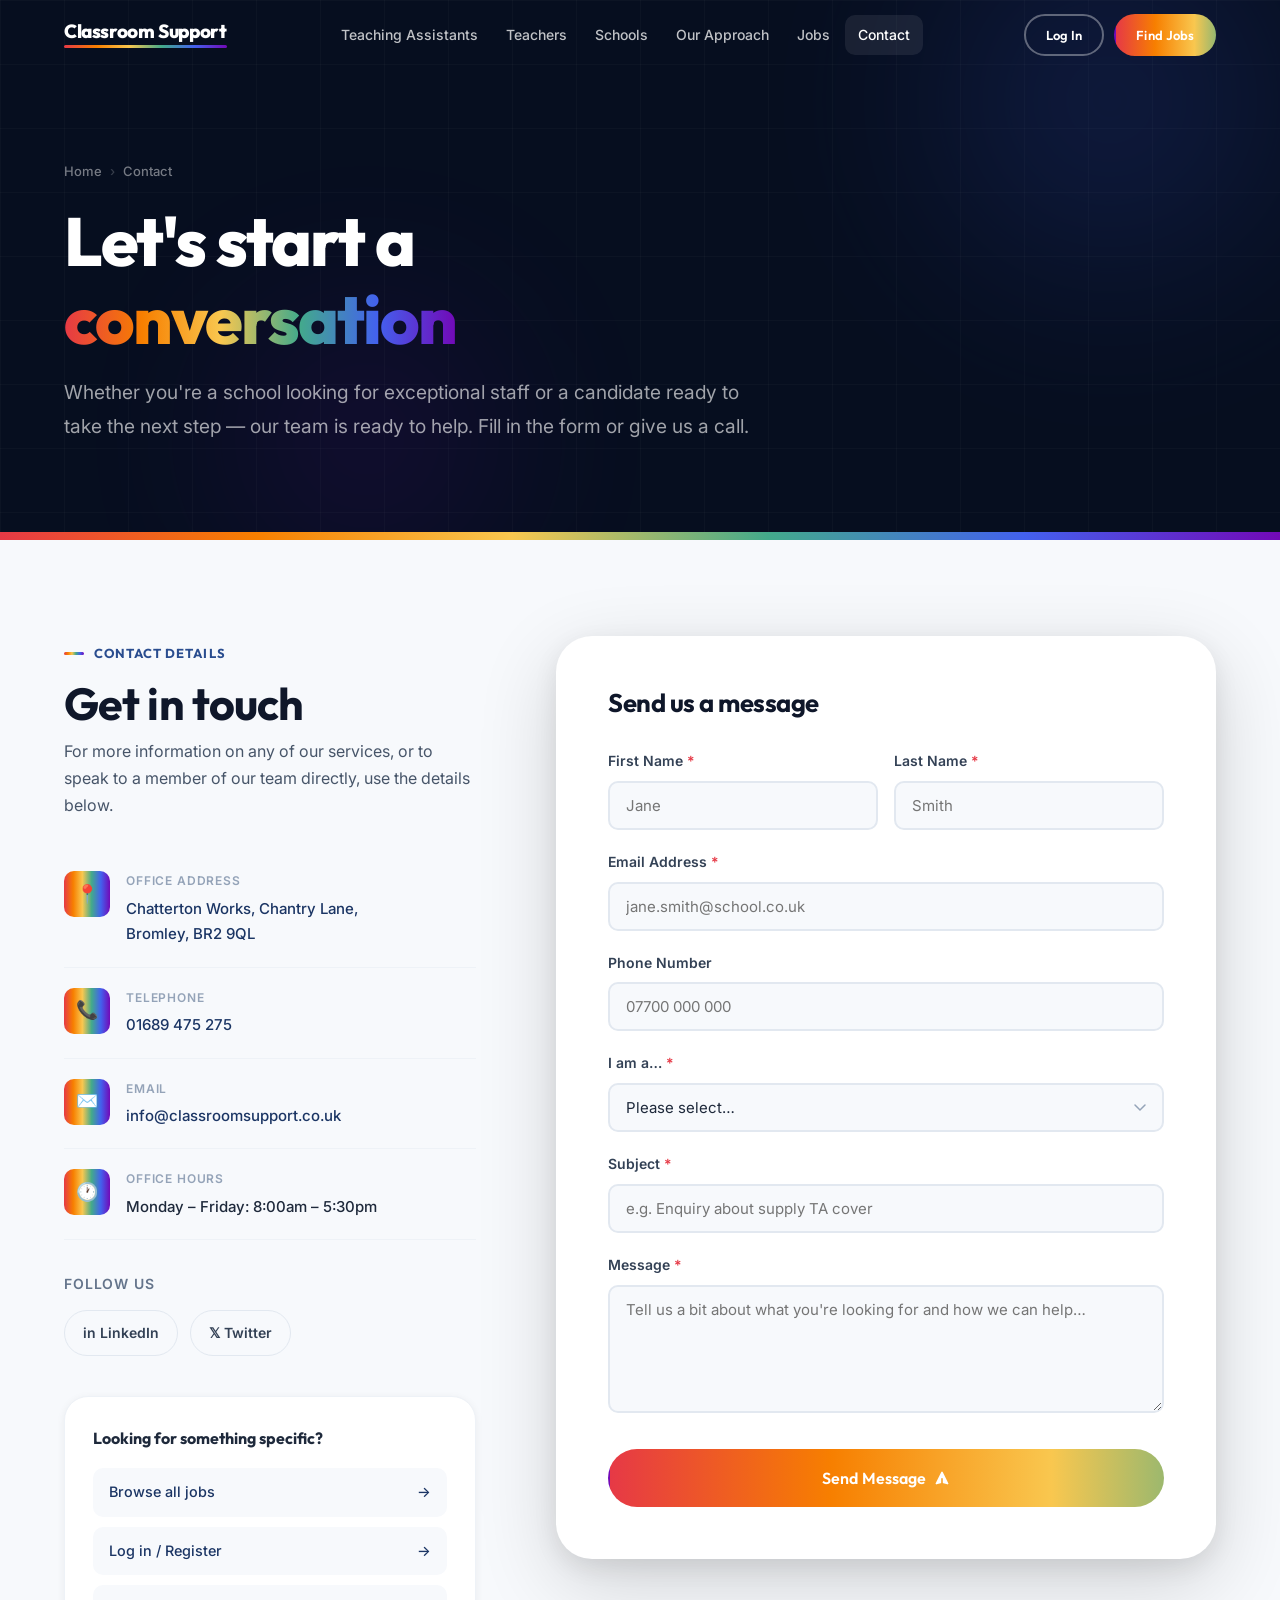
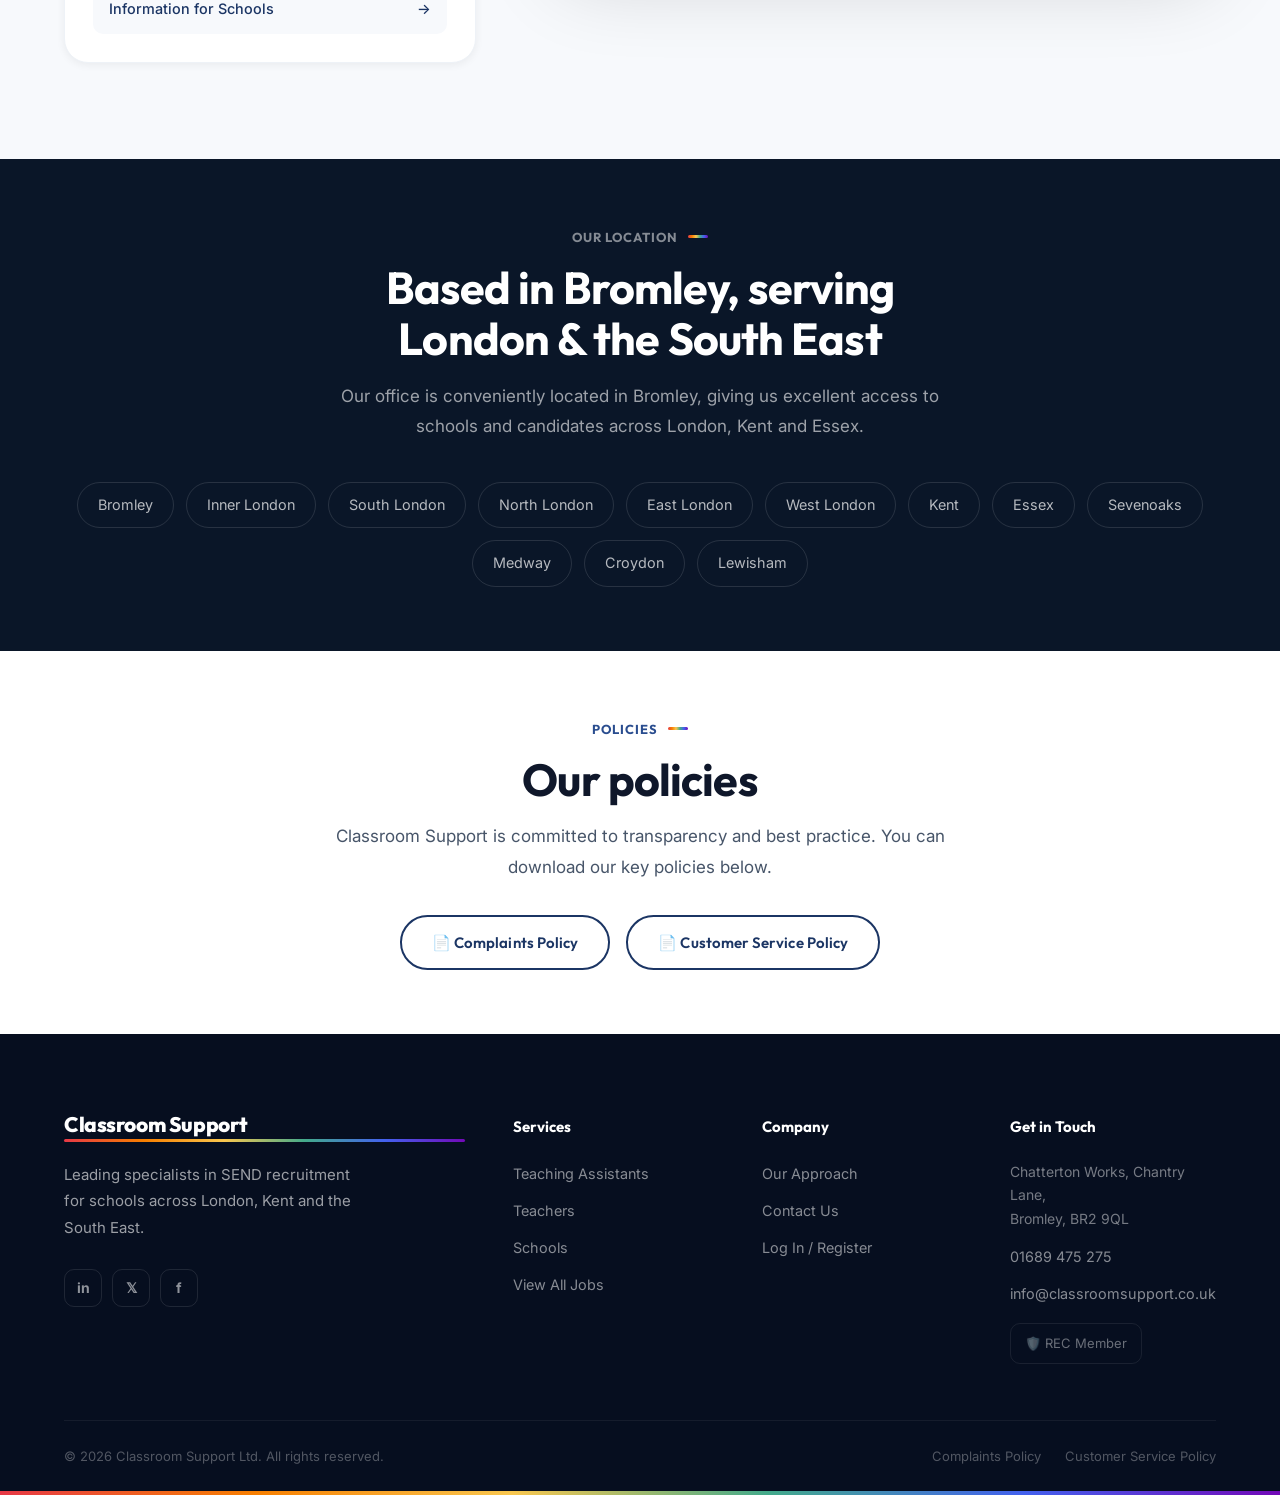
==== contact.html @ 66b471b6 "Initial" ====
<!DOCTYPE html>
<html lang="en">
<head>
  <meta charset="UTF-8">
  <meta name="viewport" content="width=device-width, initial-scale=1.0">
  <title>Contact Us — Classroom Support</title>
  <meta name="description" content="Get in touch with the Classroom Support team. We're based in Bromley and work with schools and candidates across London, Kent and the South East.">
  <link rel="preconnect" href="https://fonts.googleapis.com">
  <link rel="preconnect" href="https://fonts.gstatic.com" crossorigin>
  <link href="https://fonts.googleapis.com/css2?family=Outfit:wght@300;400;500;600;700;800&family=Inter:ital,wght@0,400;0,500;0,600;1,400&display=swap" rel="stylesheet">
  <link rel="stylesheet" href="css/styles.css">
</head>
<body>

  <!-- NAVIGATION -->
  <nav class="nav">
    <div class="nav__inner">
      <a href="index.html" class="nav__logo">
        <span class="nav__logo-text">Classroom Support</span>
        <span class="nav__logo-bar"></span>
      </a>
      <div class="nav__links">
        <a href="teaching-assistants.html">Teaching Assistants</a>
        <a href="teachers.html">Teachers</a>
        <a href="schools.html">Schools</a>
        <a href="our-approach.html">Our Approach</a>
        <a href="https://classroomsupport.vincere.io/careers/" target="_blank" rel="noopener">Jobs</a>
        <a href="contact.html">Contact</a>
      </div>
      <div class="nav__actions">
        <a href="https://classroomsupport.vincere.io/careers/candidate/login" class="btn btn--outline" target="_blank" rel="noopener">Log In</a>
        <a href="https://classroomsupport.vincere.io/careers/" class="btn btn--primary" target="_blank" rel="noopener">Find Jobs</a>
      </div>
      <button class="nav__hamburger" aria-label="Toggle menu">
        <span></span><span></span><span></span>
      </button>
    </div>
    <div class="nav__rainbow-line"></div>
  </nav>
  <div class="nav__mobile">
    <a href="teaching-assistants.html">Teaching Assistants</a>
    <a href="teachers.html">Teachers</a>
    <a href="schools.html">Schools</a>
    <a href="our-approach.html">Our Approach</a>
    <a href="https://classroomsupport.vincere.io/careers/" target="_blank" rel="noopener">View Jobs</a>
    <a href="contact.html">Contact Us</a>
    <a href="https://classroomsupport.vincere.io/careers/" class="btn btn--primary" target="_blank" rel="noopener">Browse All Jobs →</a>
  </div>

  <!-- PAGE HERO -->
  <section class="page-hero">
    <div class="page-hero__grid"></div>
    <div class="page-hero__orb page-hero__orb--1"></div>
    <div class="page-hero__orb page-hero__orb--2"></div>
    <div class="container">
      <div class="page-hero__content">
        <nav class="breadcrumb" aria-label="Breadcrumb">
          <a href="index.html">Home</a>
          <span class="breadcrumb-sep">›</span>
          <span>Contact</span>
        </nav>
        <h1>Let's start a<br><span class="rainbow-text">conversation</span></h1>
        <p class="lead" style="margin-top: 16px;">Whether you're a school looking for exceptional staff or a candidate ready to take the next step — our team is ready to help. Fill in the form or give us a call.</p>
      </div>
    </div>
  </section>
  <div class="rainbow-bar rainbow-bar--thick"></div>

  <!-- CONTACT SECTION -->
  <section class="section" style="background: var(--gray-50);">
    <div class="container">
      <div class="contact-grid reveal">

        <!-- Contact Info -->
        <div>
          <span class="section-label">Contact Details</span>
          <h2 style="margin-bottom: 8px;">Get in touch</h2>
          <p style="color: var(--gray-600); margin-bottom: 32px;">For more information on any of our services, or to speak to a member of our team directly, use the details below.</p>

          <div class="contact-info__item">
            <div class="contact-info__icon">📍</div>
            <div>
              <div class="contact-info__label">Office Address</div>
              <div class="contact-info__value">
                <a href="https://maps.google.com/?q=Chatterton+Works,+Chantry+Lane,+Bromley,+BR2+9QL" target="_blank" rel="noopener">
                  Chatterton Works, Chantry Lane,<br>Bromley, BR2 9QL
                </a>
              </div>
            </div>
          </div>

          <div class="contact-info__item">
            <div class="contact-info__icon">📞</div>
            <div>
              <div class="contact-info__label">Telephone</div>
              <div class="contact-info__value">
                <a href="tel:+4401689475275">01689 475 275</a>
              </div>
            </div>
          </div>

          <div class="contact-info__item">
            <div class="contact-info__icon">✉️</div>
            <div>
              <div class="contact-info__label">Email</div>
              <div class="contact-info__value">
                <a href="mailto:info@classroomsupport.co.uk">info@classroomsupport.co.uk</a>
              </div>
            </div>
          </div>

          <div class="contact-info__item">
            <div class="contact-info__icon">🕐</div>
            <div>
              <div class="contact-info__label">Office Hours</div>
              <div class="contact-info__value">Monday – Friday: 8:00am – 5:30pm</div>
            </div>
          </div>

          <!-- Social Links -->
          <div style="margin-top: 32px;">
            <p style="font-size: 0.875rem; font-weight: 600; color: var(--gray-500); text-transform: uppercase; letter-spacing: 0.06em; margin-bottom: 14px;">Follow Us</p>
            <div style="display: flex; gap: 12px;">
              <a href="https://www.linkedin.com/company/classroom-support/" target="_blank" rel="noopener" style="display:flex; align-items:center; gap:8px; padding: 10px 18px; border: 1.5px solid var(--gray-200); border-radius: var(--r-full); font-size: 0.875rem; font-weight: 600; color: var(--gray-700); transition: all var(--t) var(--ease);" onmouseover="this.style.borderColor='#0A66C2'; this.style.color='#0A66C2';" onmouseout="this.style.borderColor='var(--gray-200)'; this.style.color='var(--gray-700)';">
                in LinkedIn
              </a>
              <a href="https://twitter.com/ClassroomSuppo1" target="_blank" rel="noopener" style="display:flex; align-items:center; gap:8px; padding: 10px 18px; border: 1.5px solid var(--gray-200); border-radius: var(--r-full); font-size: 0.875rem; font-weight: 600; color: var(--gray-700); transition: all var(--t) var(--ease);" onmouseover="this.style.borderColor='#000'; this.style.color='#000';" onmouseout="this.style.borderColor='var(--gray-200)'; this.style.color='var(--gray-700)';">
                𝕏 Twitter
              </a>
            </div>
          </div>

          <!-- Quick Links -->
          <div style="margin-top: 40px; padding: 28px; background: white; border-radius: var(--r-lg); border: 1px solid var(--gray-100); box-shadow: var(--sh-sm);">
            <p style="font-weight: 700; font-family: var(--font-display); margin-bottom: 16px; font-size: 1rem;">Looking for something specific?</p>
            <div style="display: flex; flex-direction: column; gap: 10px;">
              <a href="https://classroomsupport.vincere.io/careers/" target="_blank" rel="noopener" style="display:flex; align-items:center; justify-content:space-between; padding: 12px 16px; background: var(--gray-50); border-radius: var(--r-sm); font-size: 0.9rem; font-weight: 500; color: var(--navy-600); transition: background var(--t);" onmouseover="this.style.background='var(--gray-100)';" onmouseout="this.style.background='var(--gray-50)';">
                Browse all jobs <span>→</span>
              </a>
              <a href="https://classroomsupport.vincere.io/careers/candidate/login" target="_blank" rel="noopener" style="display:flex; align-items:center; justify-content:space-between; padding: 12px 16px; background: var(--gray-50); border-radius: var(--r-sm); font-size: 0.9rem; font-weight: 500; color: var(--navy-600); transition: background var(--t);" onmouseover="this.style.background='var(--gray-100)';" onmouseout="this.style.background='var(--gray-50)';">
                Log in / Register <span>→</span>
              </a>
              <a href="schools.html" style="display:flex; align-items:center; justify-content:space-between; padding: 12px 16px; background: var(--gray-50); border-radius: var(--r-sm); font-size: 0.9rem; font-weight: 500; color: var(--navy-600); transition: background var(--t);" onmouseover="this.style.background='var(--gray-100)';" onmouseout="this.style.background='var(--gray-50)';">
                Information for Schools <span>→</span>
              </a>
            </div>
          </div>
        </div>

        <!-- Contact Form -->
        <div>
          <div class="form-wrapper">
            <h3>Send us a message</h3>
            <form id="contact-form" novalidate>
              <div class="form-row">
                <div class="form-group">
                  <label for="first-name">First Name <span style="color: var(--r1);">*</span></label>
                  <input type="text" id="first-name" name="first-name" placeholder="Jane" required autocomplete="given-name">
                </div>
                <div class="form-group">
                  <label for="last-name">Last Name <span style="color: var(--r1);">*</span></label>
                  <input type="text" id="last-name" name="last-name" placeholder="Smith" required autocomplete="family-name">
                </div>
              </div>
              <div class="form-group">
                <label for="email">Email Address <span style="color: var(--r1);">*</span></label>
                <input type="email" id="email" name="email" placeholder="jane.smith@school.co.uk" required autocomplete="email">
              </div>
              <div class="form-group">
                <label for="phone">Phone Number</label>
                <input type="tel" id="phone" name="phone" placeholder="07700 000 000" autocomplete="tel">
              </div>
              <div class="form-group">
                <label for="enquiry-type">I am a… <span style="color: var(--r1);">*</span></label>
                <select id="enquiry-type" name="enquiry-type" required>
                  <option value="" disabled selected>Please select…</option>
                  <option value="school">School / Employer</option>
                  <option value="teaching-assistant">Teaching Assistant</option>
                  <option value="teacher">Teacher</option>
                  <option value="other">Other / General Enquiry</option>
                </select>
              </div>
              <div class="form-group">
                <label for="subject">Subject <span style="color: var(--r1);">*</span></label>
                <input type="text" id="subject" name="subject" placeholder="e.g. Enquiry about supply TA cover" required>
              </div>
              <div class="form-group">
                <label for="message">Message <span style="color: var(--r1);">*</span></label>
                <textarea id="message" name="message" placeholder="Tell us a bit about what you're looking for and how we can help…" required></textarea>
              </div>
              <button type="submit" class="btn btn--primary btn--lg form-submit">
                Send Message
                <svg viewBox="0 0 20 20" fill="currentColor" aria-hidden="true"><path d="M10.894 2.553a1 1 0 00-1.788 0l-7 14a1 1 0 001.169 1.409l5-1.429A1 1 0 009 15.571V11a1 1 0 112 0v4.571a1 1 0 00.725.962l5 1.428a1 1 0 001.17-1.408l-7-14z"/></svg>
              </button>
              <div class="form-success" role="alert">
                ✅ Thank you — your message has been sent! A member of our team will be in touch shortly.
              </div>
            </form>
          </div>
        </div>

      </div>
    </div>
  </section>

  <!-- MAP/LOCATION BAND -->
  <section class="section--sm" style="background: var(--navy-800);">
    <div class="container">
      <div class="section-header centered reveal" style="color: white; margin-bottom: 40px;">
        <span class="section-label section-label--centered" style="color: rgba(255,255,255,0.5);">Our Location</span>
        <h2 style="color: white;">Based in Bromley, serving London &amp; the South East</h2>
        <p style="color: rgba(255,255,255,0.6);">Our office is conveniently located in Bromley, giving us excellent access to schools and candidates across London, Kent and Essex.</p>
      </div>
      <div class="locations-grid reveal" style="justify-content: center;">
        <span class="location-tag">Bromley</span>
        <span class="location-tag">Inner London</span>
        <span class="location-tag">South London</span>
        <span class="location-tag">North London</span>
        <span class="location-tag">East London</span>
        <span class="location-tag">West London</span>
        <span class="location-tag">Kent</span>
        <span class="location-tag">Essex</span>
        <span class="location-tag">Sevenoaks</span>
        <span class="location-tag">Medway</span>
        <span class="location-tag">Croydon</span>
        <span class="location-tag">Lewisham</span>
      </div>
    </div>
  </section>

  <!-- POLICIES -->
  <section class="section--sm" style="background: var(--white);">
    <div class="container">
      <div class="section-header centered reveal">
        <span class="section-label section-label--centered">Policies</span>
        <h2>Our policies</h2>
        <p>Classroom Support is committed to transparency and best practice. You can download our key policies below.</p>
      </div>
      <div style="margin-top: 32px; display: flex; justify-content: center; flex-wrap: wrap; gap: 16px;" class="reveal">
        <a href="https://www.classroomsupport.co.uk/s/Complaints-Policy-2026-3phj.pdf" target="_blank" rel="noopener" class="btn btn--outline-dark">
          📄 Complaints Policy
        </a>
        <a href="https://www.classroomsupport.co.uk/s/Customer-Service-Policy-2026.pdf" target="_blank" rel="noopener" class="btn btn--outline-dark">
          📄 Customer Service Policy
        </a>
      </div>
    </div>
  </section>

  <!-- FOOTER -->
  <footer class="footer">
    <div class="container">
      <div class="footer__top">
        <div class="footer__brand">
          <a href="index.html" class="nav__logo">
            <span class="nav__logo-text">Classroom Support</span>
            <span class="nav__logo-bar"></span>
          </a>
          <p class="footer__tagline">Leading specialists in SEND recruitment for schools across London, Kent and the South East.</p>
          <div class="footer__social">
            <a href="https://www.linkedin.com/company/classroom-support/" class="footer__social-link" target="_blank" rel="noopener" aria-label="LinkedIn">in</a>
            <a href="https://twitter.com/ClassroomSuppo1" class="footer__social-link" target="_blank" rel="noopener" aria-label="X">𝕏</a>
            <a href="https://www.facebook.com/Classroom-Support-111917647976403" class="footer__social-link" target="_blank" rel="noopener" aria-label="Facebook">f</a>
          </div>
        </div>
        <div>
          <p class="footer__col-title">Services</p>
          <ul class="footer__links">
            <li><a href="teaching-assistants.html">Teaching Assistants</a></li>
            <li><a href="teachers.html">Teachers</a></li>
            <li><a href="schools.html">Schools</a></li>
            <li><a href="https://classroomsupport.vincere.io/careers/" target="_blank" rel="noopener">View All Jobs</a></li>
          </ul>
        </div>
        <div>
          <p class="footer__col-title">Company</p>
          <ul class="footer__links">
            <li><a href="our-approach.html">Our Approach</a></li>
            <li><a href="contact.html">Contact Us</a></li>
            <li><a href="https://classroomsupport.vincere.io/careers/candidate/login" target="_blank" rel="noopener">Log In / Register</a></li>
          </ul>
        </div>
        <div>
          <p class="footer__col-title">Get in Touch</p>
          <p class="footer__address">Chatterton Works, Chantry Lane,<br>Bromley, BR2 9QL</p>
          <ul class="footer__links" style="margin-top: 12px;">
            <li><a href="tel:+4401689475275">01689 475 275</a></li>
            <li><a href="mailto:info@classroomsupport.co.uk">info@classroomsupport.co.uk</a></li>
          </ul>
          <div class="footer__rec">🛡️ REC Member</div>
        </div>
      </div>
      <div class="footer__bottom">
        <p class="footer__copyright">© 2026 Classroom Support Ltd. All rights reserved.</p>
        <div class="footer__policies">
          <a href="https://www.classroomsupport.co.uk/s/Complaints-Policy-2026-3phj.pdf" target="_blank" rel="noopener">Complaints Policy</a>
          <a href="https://www.classroomsupport.co.uk/s/Customer-Service-Policy-2026.pdf" target="_blank" rel="noopener">Customer Service Policy</a>
        </div>
      </div>
    </div>
    <div class="footer__rainbow"></div>
  </footer>

  <script src="js/main.js"></script>
</body>
</html>
---- css/styles.css ----
/* ============================================================
   CLASSROOM SUPPORT — Design System v2.0
   ============================================================ */

/* 1. CUSTOM PROPERTIES */
:root {
  --navy-900: #060E1F;
  --navy-800: #0A1628;
  --navy-700: #112040;
  --navy-600: #1B3564;
  --navy-500: #2A4D8F;
  --blue: #3B82F6;

  --r1: #E63946;
  --r2: #F77F00;
  --r3: #F9C74F;
  --r4: #43AA8B;
  --r5: #4361EE;
  --r6: #7209B7;

  --rainbow: linear-gradient(90deg, #E63946, #F77F00, #F9C74F, #43AA8B, #4361EE, #7209B7);

  --white: #FFFFFF;
  --gray-50: #F7F9FC;
  --gray-100: #EEF2F7;
  --gray-200: #E2E8F0;
  --gray-300: #CBD5E0;
  --gray-400: #94A3B8;
  --gray-500: #64748B;
  --gray-600: #475569;
  --gray-700: #334155;
  --gray-800: #1E293B;
  --gray-900: #0F172A;

  --font-display: 'Outfit', sans-serif;
  --font-body: 'Inter', sans-serif;

  --section: 96px;
  --container: 1200px;
  --pad: 24px;

  --ease: cubic-bezier(0.4, 0, 0.2, 1);
  --t: 0.25s;
  --t-slow: 0.6s;

  --sh-sm: 0 2px 8px rgba(0,0,0,0.06);
  --sh-md: 0 4px 24px rgba(0,0,0,0.09), 0 1px 4px rgba(0,0,0,0.06);
  --sh-lg: 0 12px 48px rgba(0,0,0,0.12), 0 4px 12px rgba(0,0,0,0.06);
  --sh-xl: 0 24px 80px rgba(0,0,0,0.16), 0 8px 24px rgba(0,0,0,0.08);

  --r-sm: 10px;
  --r-md: 16px;
  --r-lg: 24px;
  --r-xl: 36px;
  --r-full: 9999px;
}

/* 2. RESET */
*, *::before, *::after { box-sizing: border-box; margin: 0; padding: 0; }
html { scroll-behavior: smooth; -webkit-font-smoothing: antialiased; text-rendering: optimizeLegibility; }
body {
  font-family: var(--font-body);
  font-size: 16px;
  line-height: 1.7;
  color: var(--gray-800);
  background: var(--white);
  overflow-x: hidden;
}
img { max-width: 100%; height: auto; display: block; }
a { color: inherit; text-decoration: none; }
ul { list-style: none; }
button { cursor: pointer; font-family: inherit; border: none; background: none; }

/* 3. TYPOGRAPHY */
h1, h2, h3, h4, h5, h6 {
  font-family: var(--font-display);
  line-height: 1.15;
  font-weight: 700;
  color: var(--gray-900);
  letter-spacing: -0.02em;
}
h1 { font-size: clamp(2.5rem, 5.5vw, 4.25rem); font-weight: 800; letter-spacing: -0.03em; }
h2 { font-size: clamp(1.875rem, 3.5vw, 2.875rem); }
h3 { font-size: clamp(1.25rem, 2vw, 1.625rem); }
h4 { font-size: 1.125rem; font-weight: 600; }
p { max-width: 68ch; }
.lead { font-size: clamp(1.0625rem, 1.5vw, 1.25rem); line-height: 1.75; color: var(--gray-600); }

/* 4. LAYOUT UTILITIES */
.container {
  max-width: var(--container);
  margin: 0 auto;
  padding: 0 var(--pad);
}
.section { padding: var(--section) 0; }
.section--sm { padding: 64px 0; }
.text-center { text-align: center; }
.mb-2 { margin-bottom: 8px; }
.mb-4 { margin-bottom: 16px; }
.mb-6 { margin-bottom: 24px; }
.mb-8 { margin-bottom: 32px; }
.mb-10 { margin-bottom: 40px; }
.mb-12 { margin-bottom: 48px; }
.mt-4 { margin-top: 16px; }
.mt-8 { margin-top: 32px; }

/* 5. RAINBOW ELEMENTS */
.rainbow-bar {
  height: 5px;
  background: var(--rainbow);
  width: 100%;
  flex-shrink: 0;
}
.rainbow-bar--thick { height: 8px; }
.rainbow-text {
  background: var(--rainbow);
  -webkit-background-clip: text;
  background-clip: text;
  -webkit-text-fill-color: transparent;
}
.rainbow-badge {
  display: inline-flex;
  align-items: center;
  gap: 8px;
  padding: 7px 18px;
  border-radius: var(--r-full);
  font-family: var(--font-display);
  font-size: 0.8rem;
  font-weight: 600;
  letter-spacing: 0.06em;
  text-transform: uppercase;
  color: white;
  position: relative;
  z-index: 0;
}
.rainbow-badge::before {
  content: '';
  position: absolute;
  inset: 0;
  border-radius: inherit;
  background: var(--rainbow);
  z-index: -1;
  opacity: 0.9;
}
.section-label {
  display: inline-flex;
  align-items: center;
  gap: 10px;
  font-family: var(--font-display);
  font-size: 0.8125rem;
  font-weight: 700;
  letter-spacing: 0.08em;
  text-transform: uppercase;
  color: var(--navy-500);
  margin-bottom: 14px;
}
.section-label::before {
  content: '';
  flex-shrink: 0;
  width: 20px;
  height: 3px;
  background: var(--rainbow);
  border-radius: 2px;
  display: inline-block;
}
.section-label--centered { justify-content: center; }
.section-label--centered::before { display: none; }
.section-label--centered::after {
  content: '';
  flex-shrink: 0;
  width: 20px;
  height: 3px;
  background: var(--rainbow);
  border-radius: 2px;
  display: inline-block;
}

/* 6. BUTTONS */
.btn {
  display: inline-flex;
  align-items: center;
  justify-content: center;
  gap: 8px;
  padding: 13px 30px;
  border-radius: var(--r-full);
  font-family: var(--font-display);
  font-weight: 600;
  font-size: 0.9375rem;
  letter-spacing: 0.005em;
  border: 2px solid transparent;
  transition: transform var(--t) var(--ease), box-shadow var(--t) var(--ease), background var(--t) var(--ease), border-color var(--t) var(--ease);
  white-space: nowrap;
  position: relative;
  overflow: hidden;
}
.btn svg { width: 16px; height: 16px; transition: transform var(--t) var(--ease); flex-shrink: 0; }
.btn:hover svg { transform: translateX(3px); }

.btn--primary {
  background: var(--rainbow);
  color: white;
  background-size: 200% auto;
}
.btn--primary:hover {
  transform: translateY(-2px);
  box-shadow: 0 8px 28px rgba(67,97,238,0.4);
}
.btn--navy {
  background: var(--navy-700);
  color: white;
}
.btn--navy:hover {
  background: var(--navy-600);
  transform: translateY(-2px);
  box-shadow: var(--sh-md);
}
.btn--outline {
  background: transparent;
  border-color: rgba(255,255,255,0.35);
  color: white;
}
.btn--outline:hover {
  background: rgba(255,255,255,0.09);
  border-color: rgba(255,255,255,0.65);
  transform: translateY(-2px);
}
.btn--outline-dark {
  background: transparent;
  border-color: var(--navy-600);
  color: var(--navy-600);
}
.btn--outline-dark:hover {
  background: var(--navy-600);
  color: white;
  transform: translateY(-2px);
}
.btn--lg { padding: 17px 38px; font-size: 1rem; }

/* 7. NAVIGATION */
.nav {
  position: fixed;
  top: 0;
  left: 0;
  right: 0;
  z-index: 1000;
  height: 70px;
  display: flex;
  align-items: stretch;
  transition: background var(--t) var(--ease), box-shadow var(--t) var(--ease);
}
.nav__rainbow-line {
  position: absolute;
  bottom: 0;
  left: 0;
  right: 0;
  height: 3px;
  background: var(--rainbow);
  transform: scaleX(0);
  transform-origin: left;
  transition: transform 0.4s var(--ease);
}
.nav.scrolled { background: rgba(6,14,31,0.96); backdrop-filter: blur(20px); -webkit-backdrop-filter: blur(20px); box-shadow: 0 1px 0 rgba(255,255,255,0.05), 0 4px 32px rgba(0,0,0,0.3); }
.nav.scrolled .nav__rainbow-line { transform: scaleX(1); }
.nav__inner {
  display: flex;
  align-items: center;
  justify-content: space-between;
  width: 100%;
  max-width: var(--container);
  margin: 0 auto;
  padding: 0 var(--pad);
  gap: 24px;
}
.nav__logo {
  display: flex;
  flex-direction: column;
  line-height: 1;
  gap: 4px;
  flex-shrink: 0;
  text-decoration: none;
}
.nav__logo-text {
  font-family: var(--font-display);
  font-size: 1.1875rem;
  font-weight: 800;
  color: white;
  letter-spacing: -0.02em;
}
.nav__logo-bar {
  height: 3px;
  background: var(--rainbow);
  border-radius: 2px;
  width: 100%;
}
.nav__links {
  display: flex;
  align-items: center;
  gap: 2px;
  flex: 1;
  justify-content: center;
}
.nav__links a {
  color: rgba(255,255,255,0.75);
  font-size: 0.875rem;
  font-weight: 500;
  padding: 8px 13px;
  border-radius: var(--r-sm);
  transition: color var(--t) var(--ease), background var(--t) var(--ease);
  white-space: nowrap;
}
.nav__links a:hover, .nav__links a.active {
  color: white;
  background: rgba(255,255,255,0.08);
}
.nav__actions {
  display: flex;
  align-items: center;
  gap: 10px;
  flex-shrink: 0;
}
.nav__actions .btn { padding: 8px 20px; font-size: 0.8125rem; }
.nav__hamburger {
  display: none;
  flex-direction: column;
  gap: 5px;
  padding: 8px;
  background: none;
  border: none;
  cursor: pointer;
}
.nav__hamburger span {
  display: block;
  width: 24px;
  height: 2px;
  background: white;
  border-radius: 2px;
  transition: all var(--t) var(--ease);
}
.nav__hamburger.open span:nth-child(1) { transform: translateY(7px) rotate(45deg); }
.nav__hamburger.open span:nth-child(2) { opacity: 0; transform: scaleX(0); }
.nav__hamburger.open span:nth-child(3) { transform: translateY(-7px) rotate(-45deg); }
.nav__mobile {
  display: none;
  position: fixed;
  inset: 70px 0 0 0;
  background: var(--navy-900);
  padding: 20px;
  flex-direction: column;
  gap: 4px;
  z-index: 999;
  overflow-y: auto;
  border-top: 1px solid rgba(255,255,255,0.06);
}
.nav__mobile.open { display: flex; }
.nav__mobile a {
  color: rgba(255,255,255,0.8);
  font-size: 1.0625rem;
  font-weight: 500;
  padding: 14px 16px;
  border-radius: var(--r-md);
  transition: all var(--t) var(--ease);
  border-bottom: 1px solid rgba(255,255,255,0.04);
}
.nav__mobile a:hover { color: white; background: rgba(255,255,255,0.06); }
.nav__mobile .btn { margin-top: 16px; justify-content: center; width: 100%; }

/* 8. HERO */
.hero {
  min-height: 100vh;
  display: flex;
  align-items: center;
  position: relative;
  overflow: hidden;
  background: var(--navy-900);
  padding: 140px 0 100px;
}
.hero__bg {
  position: absolute;
  inset: 0;
  overflow: hidden;
  pointer-events: none;
}
.hero__grid {
  position: absolute;
  inset: 0;
  background-image:
    linear-gradient(rgba(255,255,255,0.022) 1px, transparent 1px),
    linear-gradient(90deg, rgba(255,255,255,0.022) 1px, transparent 1px);
  background-size: 64px 64px;
  -webkit-mask-image: radial-gradient(ellipse 80% 80% at 50% 50%, black 0%, transparent 100%);
  mask-image: radial-gradient(ellipse 80% 80% at 50% 50%, black 0%, transparent 100%);
}
.hero__orb {
  position: absolute;
  border-radius: 50%;
  filter: blur(80px);
  opacity: 0.3;
  animation: orb-float 10s ease-in-out infinite;
}
.hero__orb--1 {
  width: 700px; height: 700px;
  background: radial-gradient(circle, #4361EE 0%, transparent 70%);
  top: -250px; right: -150px;
  animation-delay: 0s;
}
.hero__orb--2 {
  width: 500px; height: 500px;
  background: radial-gradient(circle, #7209B7 0%, transparent 70%);
  bottom: -150px; left: -100px;
  animation-delay: 3.5s;
}
.hero__orb--3 {
  width: 350px; height: 350px;
  background: radial-gradient(circle, #E63946 0%, transparent 70%);
  top: 35%; left: 38%;
  opacity: 0.18;
  animation-delay: 7s;
}
.hero__content {
  position: relative;
  z-index: 1;
  max-width: 760px;
}
.hero__eyebrow { margin-bottom: 28px; }
.hero__title {
  color: white;
  font-size: clamp(2.75rem, 6.5vw, 5rem);
  font-weight: 800;
  line-height: 1.05;
  letter-spacing: -0.035em;
  margin-bottom: 28px;
}
.hero__subtitle {
  font-size: clamp(1.05rem, 1.5vw, 1.25rem);
  line-height: 1.75;
  color: rgba(255,255,255,0.65);
  margin-bottom: 44px;
  max-width: 56ch;
}
.hero__ctas {
  display: flex;
  flex-wrap: wrap;
  gap: 16px;
  margin-bottom: 72px;
}
.hero__scroll {
  display: flex;
  align-items: center;
  gap: 14px;
  color: rgba(255,255,255,0.35);
  font-size: 0.75rem;
  font-weight: 600;
  letter-spacing: 0.1em;
  text-transform: uppercase;
}
.hero__scroll-line {
  width: 40px;
  height: 1px;
  background: rgba(255,255,255,0.2);
}

/* 9. PAGE HERO (inner pages) */
.page-hero {
  padding: 160px 0 88px;
  background: var(--navy-900);
  position: relative;
  overflow: hidden;
}
.page-hero__grid {
  position: absolute;
  inset: 0;
  background-image:
    linear-gradient(rgba(255,255,255,0.022) 1px, transparent 1px),
    linear-gradient(90deg, rgba(255,255,255,0.022) 1px, transparent 1px);
  background-size: 64px 64px;
  pointer-events: none;
}
.page-hero__orb {
  position: absolute;
  border-radius: 50%;
  filter: blur(90px);
  opacity: 0.22;
  pointer-events: none;
}
.page-hero__orb--1 { width: 500px; height: 500px; background: radial-gradient(circle, #4361EE, transparent 70%); top: -150px; right: -80px; }
.page-hero__orb--2 { width: 350px; height: 350px; background: radial-gradient(circle, #7209B7, transparent 70%); bottom: -80px; left: 15%; }
.page-hero__content { position: relative; z-index: 1; }
.page-hero h1 { color: white; margin-bottom: 18px; }
.page-hero .lead { color: rgba(255,255,255,0.62); max-width: 58ch; }
.breadcrumb {
  display: flex;
  align-items: center;
  gap: 8px;
  font-size: 0.8125rem;
  color: rgba(255,255,255,0.45);
  margin-bottom: 20px;
  font-weight: 500;
}
.breadcrumb a { color: rgba(255,255,255,0.45); transition: color var(--t) var(--ease); }
.breadcrumb a:hover { color: rgba(255,255,255,0.8); }
.breadcrumb-sep { color: rgba(255,255,255,0.2); }

/* 10. SECTION HEADERS */
.section-header { max-width: 640px; }
.section-header.centered { margin: 0 auto; text-align: center; }
.section-header h2 { margin-bottom: 16px; }
.section-header p { color: var(--gray-600); font-size: 1.0625rem; line-height: 1.8; max-width: 60ch; }
.section-header.centered p { margin: 0 auto; }

/* 11. CARDS */
.card {
  background: var(--white);
  border-radius: var(--r-lg);
  padding: 40px;
  box-shadow: var(--sh-md);
  transition: transform var(--t) var(--ease), box-shadow var(--t) var(--ease);
  position: relative;
  overflow: hidden;
}
.card:hover { transform: translateY(-6px); box-shadow: var(--sh-lg); }
.card--bordered { border: 1px solid var(--gray-100); box-shadow: var(--sh-sm); }
.card--bordered:hover { border-color: transparent; box-shadow: var(--sh-md); }
.card__accent {
  position: absolute;
  top: 0; left: 0; right: 0;
  height: 4px;
}
.card__icon {
  width: 56px; height: 56px;
  border-radius: var(--r-md);
  display: flex; align-items: center; justify-content: center;
  margin-bottom: 24px;
  font-size: 1.75rem;
}
.card__icon--r1 { background: rgba(230,57,70,0.1); }
.card__icon--r2 { background: rgba(247,127,0,0.1); }
.card__icon--r3 { background: rgba(249,199,79,0.12); }
.card__icon--r4 { background: rgba(67,170,139,0.1); }
.card__icon--r5 { background: rgba(67,97,238,0.1); }
.card__icon--r6 { background: rgba(114,9,183,0.1); }
.card h3 { margin-bottom: 12px; }
.card p { color: var(--gray-600); font-size: 0.9375rem; line-height: 1.75; margin-bottom: 24px; }
.card__link {
  display: inline-flex; align-items: center; gap: 6px;
  font-size: 0.875rem; font-weight: 700;
  color: var(--navy-600);
  transition: gap var(--t) var(--ease), color var(--t) var(--ease);
  font-family: var(--font-display);
}
.card__link svg { width: 16px; height: 16px; }
.card__link:hover { gap: 10px; color: var(--r5); }

/* 12. CARD GRIDS */
.cards-grid { display: grid; grid-template-columns: repeat(auto-fit, minmax(300px, 1fr)); gap: 24px; }
.cards-grid--2 { grid-template-columns: repeat(auto-fit, minmax(360px, 1fr)); }

/* 13. FEATURE SPLIT */
.feature-split {
  display: grid;
  grid-template-columns: 1fr 1fr;
  gap: 80px;
  align-items: center;
}
.feature-split--reverse .feature-split__image { order: 2; }
.feature-split--reverse .feature-split__content { order: 1; }
.feature-split__image {
  position: relative;
  border-radius: var(--r-xl);
  overflow: hidden;
  background: linear-gradient(135deg, var(--navy-700), var(--navy-600));
  min-height: 420px;
}
.feature-split__image img {
  width: 100%; height: 100%;
  object-fit: cover;
  position: absolute; inset: 0;
  transition: transform 0.6s var(--ease);
}
.feature-split__image:hover img { transform: scale(1.03); }
.feature-split__badge {
  position: absolute;
  bottom: 24px; left: 24px;
  background: white;
  border-radius: var(--r-md);
  padding: 14px 18px;
  display: flex; align-items: center; gap: 12px;
  z-index: 2;
  box-shadow: var(--sh-lg);
}
.feature-split__badge-icon {
  width: 42px; height: 42px;
  border-radius: var(--r-sm);
  display: flex; align-items: center; justify-content: center;
  font-size: 1.25rem;
}
.feature-split__badge-text strong {
  display: block;
  font-size: 1.375rem;
  font-family: var(--font-display);
  font-weight: 800;
  color: var(--gray-900);
  line-height: 1.1;
}
.feature-split__badge-text span {
  font-size: 0.75rem;
  color: var(--gray-500);
  font-weight: 500;
  text-transform: uppercase;
  letter-spacing: 0.04em;
}
.feature-split__content h2 { margin-bottom: 20px; }
.feature-split__content p { color: var(--gray-600); font-size: 1.0625rem; line-height: 1.8; margin-bottom: 16px; }
.feature-split__content p:last-of-type { margin-bottom: 24px; }

/* 14. CHECKLIST */
.checklist { list-style: none; display: flex; flex-direction: column; gap: 10px; margin: 4px 0 28px; }
.checklist li {
  display: flex; align-items: center; gap: 12px;
  font-size: 0.9375rem;
  color: var(--gray-700);
}
.checklist li::before {
  content: '✓';
  display: flex; align-items: center; justify-content: center;
  width: 22px; height: 22px; flex-shrink: 0;
  background: var(--rainbow);
  border-radius: 50%;
  font-size: 0.7rem;
  font-weight: 800;
  color: white;
}

/* 15. STATS BAR */
.stats-bar { background: var(--navy-800); padding: 72px 0; }
.stats-grid {
  display: grid;
  grid-template-columns: repeat(4, 1fr);
  gap: 40px;
}
.stat-item { text-align: center; position: relative; }
.stat-item:not(:last-child)::after {
  content: '';
  position: absolute; right: 0; top: 10%; height: 80%; width: 1px;
  background: rgba(255,255,255,0.08);
}
.stat-item__num {
  font-family: var(--font-display);
  font-size: clamp(2.5rem, 4vw, 3.75rem);
  font-weight: 800;
  line-height: 1;
  margin-bottom: 10px;
  background: var(--rainbow);
  -webkit-background-clip: text;
  background-clip: text;
  -webkit-text-fill-color: transparent;
}
.stat-item__label {
  font-size: 0.9375rem;
  color: rgba(255,255,255,0.55);
  font-weight: 500;
}

/* 16. TESTIMONIALS */
.testimonials-section { background: var(--gray-50); }
.testimonials-grid { display: grid; grid-template-columns: repeat(auto-fit, minmax(340px, 1fr)); gap: 24px; }
.testimonial-card {
  background: white;
  border-radius: var(--r-xl);
  padding: 44px;
  box-shadow: var(--sh-md);
  display: flex; flex-direction: column; gap: 20px;
  transition: transform var(--t) var(--ease), box-shadow var(--t) var(--ease);
}
.testimonial-card:hover { transform: translateY(-4px); box-shadow: var(--sh-lg); }
.testimonial-card__quote-mark {
  font-size: 5rem;
  line-height: 0.6;
  font-family: Georgia, serif;
  background: var(--rainbow);
  -webkit-background-clip: text;
  background-clip: text;
  -webkit-text-fill-color: transparent;
  display: block;
  margin-bottom: 4px;
}
.testimonial-card__text {
  font-size: 1.0625rem;
  line-height: 1.8;
  color: var(--gray-700);
  font-style: italic;
  flex: 1;
}
.testimonial-card__author { display: flex; align-items: center; gap: 16px; margin-top: auto; }
.testimonial-card__avatar {
  width: 48px; height: 48px;
  border-radius: 50%;
  background: var(--rainbow);
  display: flex; align-items: center; justify-content: center;
  font-family: var(--font-display);
  font-weight: 700;
  font-size: 1rem;
  color: white;
  flex-shrink: 0;
}
.testimonial-card__name { font-weight: 700; font-size: 0.9375rem; color: var(--gray-900); margin-bottom: 2px; }
.testimonial-card__role { font-size: 0.8125rem; color: var(--gray-400); }

/* 17. CTA BAND */
.cta-band {
  background: var(--navy-900);
  position: relative;
  overflow: hidden;
  padding: 88px 0;
}
.cta-band::before {
  content: '';
  position: absolute; top: 0; left: 0; right: 0;
  height: 4px;
  background: var(--rainbow);
}
.cta-band__orb {
  position: absolute; border-radius: 50%;
  filter: blur(80px); opacity: 0.2;
  pointer-events: none;
}
.cta-band__orb--1 { width: 450px; height: 450px; background: radial-gradient(circle, #4361EE, transparent 70%); right: -100px; bottom: -120px; }
.cta-band__orb--2 { width: 350px; height: 350px; background: radial-gradient(circle, #E63946, transparent 70%); left: -60px; top: -80px; }
.cta-band__bg-grid {
  position: absolute; inset: 0;
  background-image:
    linear-gradient(rgba(255,255,255,0.02) 1px, transparent 1px),
    linear-gradient(90deg, rgba(255,255,255,0.02) 1px, transparent 1px);
  background-size: 64px 64px;
  pointer-events: none;
}
.cta-band__inner { position: relative; z-index: 1; text-align: center; }
.cta-band h2 { color: white; margin-bottom: 16px; }
.cta-band p { color: rgba(255,255,255,0.62); font-size: 1.125rem; max-width: 52ch; margin: 0 auto 44px; line-height: 1.75; }
.cta-band__btns { display: flex; justify-content: center; flex-wrap: wrap; gap: 16px; }

/* 18. BENEFITS GRID */
.benefits-grid { display: grid; grid-template-columns: repeat(auto-fit, minmax(260px, 1fr)); gap: 20px; }
.benefit-item {
  display: flex; align-items: flex-start; gap: 16px;
  padding: 24px;
  border-radius: var(--r-md);
  background: white;
  border: 1px solid var(--gray-100);
  box-shadow: var(--sh-sm);
  transition: all var(--t) var(--ease);
}
.benefit-item:hover { border-color: transparent; box-shadow: var(--sh-md); transform: translateY(-3px); }
.benefit-item__icon {
  width: 46px; height: 46px;
  border-radius: var(--r-sm);
  display: flex; align-items: center; justify-content: center;
  font-size: 1.25rem; flex-shrink: 0;
}
.benefit-item h4 { margin-bottom: 5px; }
.benefit-item p { font-size: 0.875rem; color: var(--gray-600); line-height: 1.65; max-width: none; margin: 0; }

/* 19. VETTING ITEMS */
.vetting-grid { display: grid; grid-template-columns: repeat(auto-fit, minmax(280px, 1fr)); gap: 12px; }
.vetting-item {
  display: flex; align-items: center; gap: 14px;
  padding: 15px 20px;
  border-radius: var(--r-md);
  background: var(--gray-50);
  border-left: 3px solid var(--r5);
  transition: background var(--t) var(--ease), transform var(--t) var(--ease);
}
.vetting-item:hover { background: var(--gray-100); transform: translateX(4px); }
.vetting-item span { font-size: 0.9375rem; font-weight: 500; color: var(--gray-700); }
.vetting-check {
  width: 28px; height: 28px;
  border-radius: 50%;
  background: var(--rainbow);
  display: flex; align-items: center; justify-content: center;
  flex-shrink: 0;
  font-size: 0.7rem; font-weight: 800; color: white;
}

/* 20. PROCESS STEPS */
.process-steps {
  display: grid;
  grid-template-columns: repeat(auto-fit, minmax(200px, 1fr));
  gap: 40px;
  position: relative;
}
.process-steps::before {
  content: '';
  position: absolute;
  top: 27px; left: 56px; right: 56px;
  height: 2px;
  background: var(--gray-200);
  z-index: 0;
}
.process-step { text-align: center; position: relative; z-index: 1; }
.process-step__num {
  width: 56px; height: 56px;
  border-radius: 50%;
  background: var(--rainbow);
  color: white;
  font-family: var(--font-display);
  font-size: 1.25rem; font-weight: 800;
  display: flex; align-items: center; justify-content: center;
  margin: 0 auto 20px;
  position: relative; z-index: 2;
  box-shadow: 0 4px 16px rgba(67,97,238,0.35);
}
.process-step h4 { margin-bottom: 8px; font-size: 1rem; }
.process-step p { color: var(--gray-600); font-size: 0.875rem; max-width: 24ch; margin: 0 auto; line-height: 1.65; }

/* 21. SKILL TAGS */
.skill-tags { display: flex; flex-wrap: wrap; gap: 10px; margin-top: 16px; }
.skill-tag {
  padding: 7px 16px;
  border-radius: var(--r-full);
  border: 1.5px solid var(--gray-200);
  font-size: 0.875rem; font-weight: 500;
  color: var(--gray-700);
  transition: all var(--t) var(--ease);
}
.skill-tag:hover { border-color: var(--r5); color: var(--r5); background: rgba(67,97,238,0.04); }

/* 22. LOCATIONS */
.locations-grid { display: flex; flex-wrap: wrap; gap: 12px; }
.location-tag {
  padding: 10px 20px;
  border: 1px solid rgba(255,255,255,0.12);
  border-radius: var(--r-full);
  font-size: 0.9rem; color: rgba(255,255,255,0.7);
  transition: all var(--t) var(--ease);
  display: flex; align-items: center; gap: 8px;
}
.location-tag:hover { border-color: rgba(255,255,255,0.4); color: white; background: rgba(255,255,255,0.06); }

/* 23. CONTACT FORM */
.contact-grid { display: grid; grid-template-columns: 1fr 1.6fr; gap: 80px; align-items: start; }
.contact-info__item {
  display: flex; align-items: flex-start; gap: 16px;
  padding: 20px 0;
  border-bottom: 1px solid var(--gray-100);
}
.contact-info__item:last-child { border-bottom: none; }
.contact-info__icon {
  width: 46px; height: 46px;
  border-radius: var(--r-sm);
  background: var(--rainbow);
  display: flex; align-items: center; justify-content: center;
  font-size: 1.125rem; flex-shrink: 0; color: white;
}
.contact-info__label { font-size: 0.75rem; text-transform: uppercase; letter-spacing: 0.07em; font-weight: 600; color: var(--gray-400); margin-bottom: 4px; }
.contact-info__value { font-size: 0.9375rem; color: var(--gray-800); font-weight: 500; }
.contact-info__value a { color: var(--navy-600); transition: color var(--t) var(--ease); }
.contact-info__value a:hover { color: var(--r5); }
.form-wrapper {
  background: white;
  border-radius: var(--r-xl);
  padding: 52px;
  box-shadow: var(--sh-xl);
}
.form-wrapper h3 { margin-bottom: 32px; }
.form-row { display: grid; grid-template-columns: 1fr 1fr; gap: 16px; }
.form-group { margin-bottom: 20px; }
.form-group label { display: block; font-size: 0.875rem; font-weight: 600; color: var(--gray-700); margin-bottom: 8px; }
.form-group input,
.form-group select,
.form-group textarea {
  width: 100%;
  padding: 13px 16px;
  border: 2px solid var(--gray-200);
  border-radius: var(--r-sm);
  font-family: var(--font-body);
  font-size: 0.9375rem;
  color: var(--gray-800);
  background: var(--gray-50);
  transition: border-color var(--t) var(--ease), box-shadow var(--t) var(--ease), background var(--t) var(--ease);
  outline: none;
}
.form-group input:focus,
.form-group select:focus,
.form-group textarea:focus {
  border-color: var(--r5);
  background: white;
  box-shadow: 0 0 0 4px rgba(67,97,238,0.09);
}
.form-group textarea { height: 128px; resize: vertical; }
.form-group select {
  appearance: none;
  background-image: url("data:image/svg+xml,%3Csvg xmlns='http://www.w3.org/2000/svg' width='12' height='8' viewBox='0 0 12 8'%3E%3Cpath d='M1 1l5 5 5-5' stroke='%2394A3B8' stroke-width='1.5' fill='none' stroke-linecap='round'/%3E%3C/svg%3E");
  background-repeat: no-repeat;
  background-position: right 16px center;
  padding-right: 40px;
}
.form-submit { width: 100%; margin-top: 8px; }
.form-success {
  display: none;
  padding: 20px;
  background: rgba(67,170,139,0.1);
  border: 1px solid rgba(67,170,139,0.3);
  border-radius: var(--r-md);
  text-align: center;
  color: #2d8067;
  font-weight: 600;
  margin-top: 16px;
}
.form-success.visible { display: block; }

/* 24. FOOTER */
.footer { background: var(--navy-900); padding: 80px 0 0; color: rgba(255,255,255,0.6); }
.footer__top {
  display: grid;
  grid-template-columns: 2fr 1fr 1fr 1fr;
  gap: 48px;
  padding-bottom: 56px;
  border-bottom: 1px solid rgba(255,255,255,0.06);
}
.footer__brand .nav__logo { margin-bottom: 20px; }
.footer__brand .nav__logo-text { font-size: 1.3125rem; }
.footer__tagline { font-size: 0.9375rem; line-height: 1.75; margin-bottom: 28px; max-width: 34ch; }
.footer__social { display: flex; gap: 10px; }
.footer__social-link {
  width: 38px; height: 38px;
  border-radius: var(--r-sm);
  border: 1px solid rgba(255,255,255,0.1);
  display: flex; align-items: center; justify-content: center;
  color: rgba(255,255,255,0.55); font-size: 0.875rem; font-weight: 700;
  transition: all var(--t) var(--ease);
}
.footer__social-link:hover { background: rgba(255,255,255,0.08); border-color: rgba(255,255,255,0.3); color: white; }
.footer__col-title { font-family: var(--font-display); font-weight: 700; font-size: 0.9375rem; color: white; margin-bottom: 20px; }
.footer__links { display: flex; flex-direction: column; gap: 10px; }
.footer__links a {
  font-size: 0.9rem; color: rgba(255,255,255,0.52);
  transition: color var(--t) var(--ease);
  display: inline-flex; align-items: center; gap: 0;
}
.footer__links a:hover { color: rgba(255,255,255,0.9); }
.footer__address { font-size: 0.875rem; color: rgba(255,255,255,0.45); line-height: 1.7; }
.footer__rec {
  display: inline-flex; align-items: center; gap: 8px;
  margin-top: 16px;
  padding: 8px 14px;
  border: 1px solid rgba(255,255,255,0.08);
  border-radius: var(--r-sm);
  font-size: 0.8125rem; color: rgba(255,255,255,0.4);
}
.footer__bottom {
  padding: 24px 0;
  display: flex; align-items: center; justify-content: space-between;
  flex-wrap: wrap; gap: 16px;
  font-size: 0.8125rem;
}
.footer__copyright { color: rgba(255,255,255,0.3); }
.footer__policies { display: flex; align-items: center; gap: 24px; flex-wrap: wrap; }
.footer__policies a { color: rgba(255,255,255,0.3); transition: color var(--t) var(--ease); }
.footer__policies a:hover { color: rgba(255,255,255,0.65); }
.footer__rainbow { height: 4px; background: var(--rainbow); }

/* 25. REVEAL ANIMATIONS */
.reveal { opacity: 0; transform: translateY(28px); transition: opacity var(--t-slow) var(--ease), transform var(--t-slow) var(--ease); }
.reveal.visible { opacity: 1; transform: none; }
.reveal--delay-1 { transition-delay: 0.1s; }
.reveal--delay-2 { transition-delay: 0.2s; }
.reveal--delay-3 { transition-delay: 0.3s; }
.reveal--delay-4 { transition-delay: 0.4s; }
.reveal--delay-5 { transition-delay: 0.5s; }
.reveal--left { transform: translateX(-28px); }
.reveal--left.visible { transform: none; }
.reveal--right { transform: translateX(28px); }
.reveal--right.visible { transform: none; }

/* 26. KEYFRAME ANIMATIONS */
@keyframes orb-float {
  0%, 100% { transform: translate(0, 0) scale(1); }
  33% { transform: translate(32px, -32px) scale(1.06); }
  66% { transform: translate(-20px, 20px) scale(0.96); }
}
@keyframes fade-up {
  from { opacity: 0; transform: translateY(20px); }
  to { opacity: 1; transform: none; }
}
@keyframes shimmer {
  from { background-position: -200% center; }
  to { background-position: 200% center; }
}

/* 27. RESPONSIVE BREAKPOINTS */
@media (max-width: 1100px) {
  .feature-split { grid-template-columns: 1fr; gap: 48px; }
  .feature-split--reverse .feature-split__image { order: 0; }
  .feature-split--reverse .feature-split__content { order: 0; }
  .feature-split__image { min-height: 320px; }
  .footer__top { grid-template-columns: 1fr 1fr; gap: 40px; }
  .stats-grid { grid-template-columns: repeat(2, 1fr); gap: 32px; }
  .stat-item:nth-child(even)::after { display: none; }
  .nav__links { display: none; }
  .nav__actions .btn:not(.btn--primary) { display: none; }
  .nav__hamburger { display: flex; }
  .contact-grid { grid-template-columns: 1fr; gap: 48px; }
}
@media (max-width: 768px) {
  :root { --section: 64px; --pad: 20px; }
  .process-steps::before { display: none; }
  .footer__top { grid-template-columns: 1fr; }
  .cards-grid, .testimonials-grid { grid-template-columns: 1fr; }
  .form-row { grid-template-columns: 1fr; }
  .form-wrapper { padding: 32px 24px; }
  .card { padding: 28px; }
  .testimonial-card { padding: 32px; }
  .hero__ctas { flex-direction: column; }
  .hero__ctas .btn { text-align: center; justify-content: center; }
  .stats-grid { grid-template-columns: 1fr 1fr; }
  .stat-item::after { display: none !important; }
  .benefits-grid { grid-template-columns: 1fr; }
  .vetting-grid { grid-template-columns: 1fr; }
  .cta-band { padding: 64px 0; }
  .page-hero { padding: 130px 0 64px; }
}
@media (max-width: 480px) {
  .stats-grid { grid-template-columns: 1fr; }
  .cards-grid--2 { grid-template-columns: 1fr; }
}
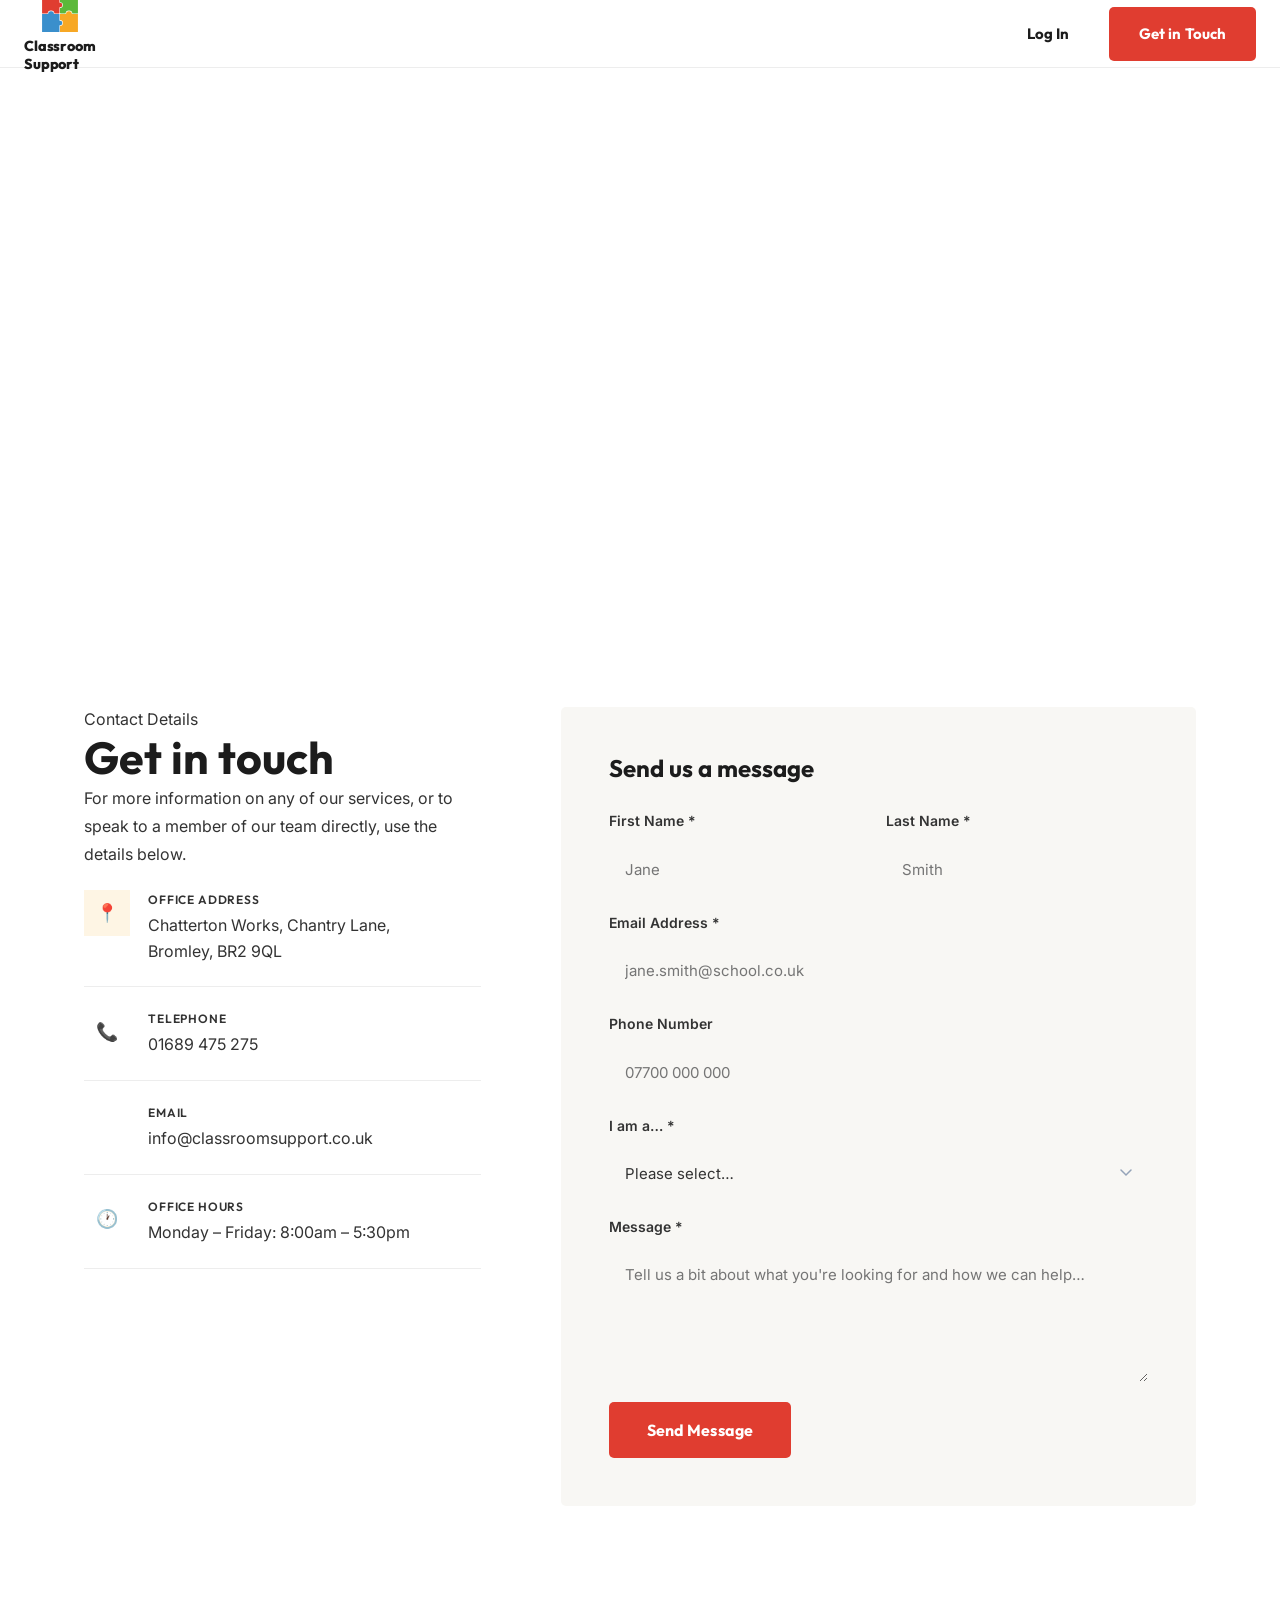
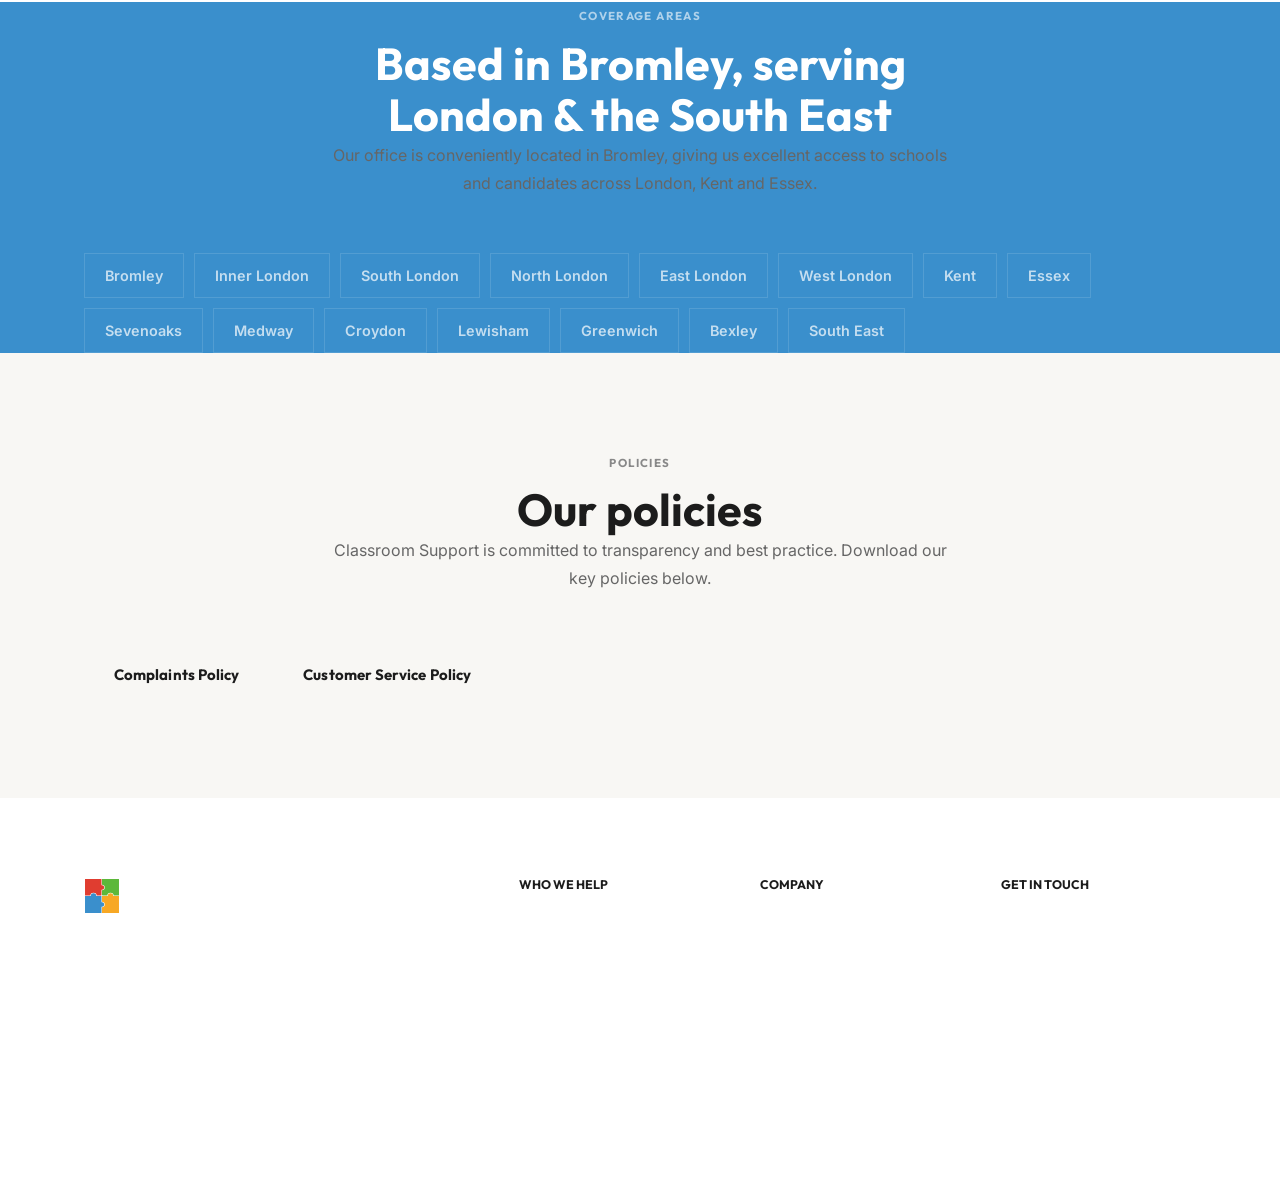
==== commit 44b01a58: "2" ====
--- a/contact.html
+++ b/contact.html
@@ -12,12 +12,11 @@
 </head>
 <body>
 
-  <!-- NAVIGATION -->
-  <nav class="nav">
+  <nav class="nav" id="nav">
     <div class="nav__inner">
       <a href="index.html" class="nav__logo">
-        <span class="nav__logo-text">Classroom Support</span>
-        <span class="nav__logo-bar"></span>
+        <img src="img/logo.svg" alt="" class="nav__logo-mark" aria-hidden="true">
+        <span class="nav__logo-name">Classroom<br>Support</span>
       </a>
       <div class="nav__links">
         <a href="teaching-assistants.html">Teaching Assistants</a>
@@ -28,190 +27,152 @@
         <a href="contact.html">Contact</a>
       </div>
       <div class="nav__actions">
-        <a href="https://classroomsupport.vincere.io/careers/candidate/login" class="btn btn--outline" target="_blank" rel="noopener">Log In</a>
-        <a href="https://classroomsupport.vincere.io/careers/" class="btn btn--primary" target="_blank" rel="noopener">Find Jobs</a>
-      </div>
-      <button class="nav__hamburger" aria-label="Toggle menu">
+        <a href="https://classroomsupport.vincere.io/careers/candidate/login" class="btn btn-outline-dark" target="_blank" rel="noopener">Log In</a>
+        <a href="contact.html" class="btn btn-red">Get in Touch</a>
+      </div>
+      <button class="nav__burger" id="nav-burger" aria-label="Menu" aria-expanded="false">
         <span></span><span></span><span></span>
       </button>
     </div>
-    <div class="nav__rainbow-line"></div>
   </nav>
-  <div class="nav__mobile">
+  <div class="nav__mobile" id="nav-mobile" hidden>
     <a href="teaching-assistants.html">Teaching Assistants</a>
     <a href="teachers.html">Teachers</a>
     <a href="schools.html">Schools</a>
     <a href="our-approach.html">Our Approach</a>
     <a href="https://classroomsupport.vincere.io/careers/" target="_blank" rel="noopener">View Jobs</a>
     <a href="contact.html">Contact Us</a>
-    <a href="https://classroomsupport.vincere.io/careers/" class="btn btn--primary" target="_blank" rel="noopener">Browse All Jobs →</a>
+    <div class="nav__mobile-actions">
+      <a href="https://classroomsupport.vincere.io/careers/candidate/login" class="btn btn-outline-dark w-full" target="_blank" rel="noopener">Log In</a>
+      <a href="contact.html" class="btn btn-red w-full">Get in Touch</a>
+    </div>
   </div>
 
-  <!-- PAGE HERO -->
-  <section class="page-hero">
-    <div class="page-hero__grid"></div>
-    <div class="page-hero__orb page-hero__orb--1"></div>
-    <div class="page-hero__orb page-hero__orb--2"></div>
-    <div class="container">
-      <div class="page-hero__content">
-        <nav class="breadcrumb" aria-label="Breadcrumb">
-          <a href="index.html">Home</a>
-          <span class="breadcrumb-sep">›</span>
-          <span>Contact</span>
-        </nav>
-        <h1>Let's start a<br><span class="rainbow-text">conversation</span></h1>
-        <p class="lead" style="margin-top: 16px;">Whether you're a school looking for exceptional staff or a candidate ready to take the next step — our team is ready to help. Fill in the form or give us a call.</p>
-      </div>
-    </div>
-  </section>
-  <div class="rainbow-bar rainbow-bar--thick"></div>
+  <section class="page-hero sec-red">
+    <div class="container">
+      <span class="label">Get in Touch</span>
+      <h1>Let's start a<br>conversation</h1>
+      <p class="lead">Whether you're a school looking for exceptional staff or a candidate ready for your next role — our team is ready to help.</p>
+      <div class="location-tags">
+        <span class="location-tag">Bromley Office</span>
+        <span class="location-tag">London</span>
+        <span class="location-tag">Kent</span>
+        <span class="location-tag">South East</span>
+      </div>
+    </div>
+  </section>
 
   <!-- CONTACT SECTION -->
-  <section class="section" style="background: var(--gray-50);">
+  <section class="sec sec-white">
     <div class="container">
       <div class="contact-grid reveal">
 
         <!-- Contact Info -->
-        <div>
-          <span class="section-label">Contact Details</span>
-          <h2 style="margin-bottom: 8px;">Get in touch</h2>
-          <p style="color: var(--gray-600); margin-bottom: 32px;">For more information on any of our services, or to speak to a member of our team directly, use the details below.</p>
-
-          <div class="contact-info__item">
+        <div class="contact-info">
+          <span class="label">Contact Details</span>
+          <h2>Get in touch</h2>
+          <p>For more information on any of our services, or to speak to a member of our team directly, use the details below.</p>
+
+          <div class="contact-info__row">
             <div class="contact-info__icon">📍</div>
             <div>
               <div class="contact-info__label">Office Address</div>
-              <div class="contact-info__value">
-                <a href="https://maps.google.com/?q=Chatterton+Works,+Chantry+Lane,+Bromley,+BR2+9QL" target="_blank" rel="noopener">
-                  Chatterton Works, Chantry Lane,<br>Bromley, BR2 9QL
-                </a>
-              </div>
-            </div>
-          </div>
-
-          <div class="contact-info__item">
+              <a href="https://maps.google.com/?q=Chatterton+Works,+Chantry+Lane,+Bromley,+BR2+9QL" target="_blank" rel="noopener noreferrer">
+                Chatterton Works, Chantry Lane,<br>Bromley, BR2 9QL
+              </a>
+            </div>
+          </div>
+
+          <div class="contact-info__row">
             <div class="contact-info__icon">📞</div>
             <div>
               <div class="contact-info__label">Telephone</div>
-              <div class="contact-info__value">
-                <a href="tel:+4401689475275">01689 475 275</a>
-              </div>
-            </div>
-          </div>
-
-          <div class="contact-info__item">
+              <a href="tel:+4401689475275">01689 475 275</a>
+            </div>
+          </div>
+
+          <div class="contact-info__row">
             <div class="contact-info__icon">✉️</div>
             <div>
               <div class="contact-info__label">Email</div>
-              <div class="contact-info__value">
-                <a href="mailto:info@classroomsupport.co.uk">info@classroomsupport.co.uk</a>
-              </div>
-            </div>
-          </div>
-
-          <div class="contact-info__item">
+              <a href="mailto:info@classroomsupport.co.uk">info@classroomsupport.co.uk</a>
+            </div>
+          </div>
+
+          <div class="contact-info__row">
             <div class="contact-info__icon">🕐</div>
             <div>
               <div class="contact-info__label">Office Hours</div>
-              <div class="contact-info__value">Monday – Friday: 8:00am – 5:30pm</div>
-            </div>
-          </div>
-
-          <!-- Social Links -->
-          <div style="margin-top: 32px;">
-            <p style="font-size: 0.875rem; font-weight: 600; color: var(--gray-500); text-transform: uppercase; letter-spacing: 0.06em; margin-bottom: 14px;">Follow Us</p>
-            <div style="display: flex; gap: 12px;">
-              <a href="https://www.linkedin.com/company/classroom-support/" target="_blank" rel="noopener" style="display:flex; align-items:center; gap:8px; padding: 10px 18px; border: 1.5px solid var(--gray-200); border-radius: var(--r-full); font-size: 0.875rem; font-weight: 600; color: var(--gray-700); transition: all var(--t) var(--ease);" onmouseover="this.style.borderColor='#0A66C2'; this.style.color='#0A66C2';" onmouseout="this.style.borderColor='var(--gray-200)'; this.style.color='var(--gray-700)';">
-                in LinkedIn
-              </a>
-              <a href="https://twitter.com/ClassroomSuppo1" target="_blank" rel="noopener" style="display:flex; align-items:center; gap:8px; padding: 10px 18px; border: 1.5px solid var(--gray-200); border-radius: var(--r-full); font-size: 0.875rem; font-weight: 600; color: var(--gray-700); transition: all var(--t) var(--ease);" onmouseover="this.style.borderColor='#000'; this.style.color='#000';" onmouseout="this.style.borderColor='var(--gray-200)'; this.style.color='var(--gray-700)';">
-                𝕏 Twitter
-              </a>
-            </div>
-          </div>
-
-          <!-- Quick Links -->
-          <div style="margin-top: 40px; padding: 28px; background: white; border-radius: var(--r-lg); border: 1px solid var(--gray-100); box-shadow: var(--sh-sm);">
-            <p style="font-weight: 700; font-family: var(--font-display); margin-bottom: 16px; font-size: 1rem;">Looking for something specific?</p>
-            <div style="display: flex; flex-direction: column; gap: 10px;">
-              <a href="https://classroomsupport.vincere.io/careers/" target="_blank" rel="noopener" style="display:flex; align-items:center; justify-content:space-between; padding: 12px 16px; background: var(--gray-50); border-radius: var(--r-sm); font-size: 0.9rem; font-weight: 500; color: var(--navy-600); transition: background var(--t);" onmouseover="this.style.background='var(--gray-100)';" onmouseout="this.style.background='var(--gray-50)';">
-                Browse all jobs <span>→</span>
-              </a>
-              <a href="https://classroomsupport.vincere.io/careers/candidate/login" target="_blank" rel="noopener" style="display:flex; align-items:center; justify-content:space-between; padding: 12px 16px; background: var(--gray-50); border-radius: var(--r-sm); font-size: 0.9rem; font-weight: 500; color: var(--navy-600); transition: background var(--t);" onmouseover="this.style.background='var(--gray-100)';" onmouseout="this.style.background='var(--gray-50)';">
-                Log in / Register <span>→</span>
-              </a>
-              <a href="schools.html" style="display:flex; align-items:center; justify-content:space-between; padding: 12px 16px; background: var(--gray-50); border-radius: var(--r-sm); font-size: 0.9rem; font-weight: 500; color: var(--navy-600); transition: background var(--t);" onmouseover="this.style.background='var(--gray-100)';" onmouseout="this.style.background='var(--gray-50)';">
-                Information for Schools <span>→</span>
-              </a>
-            </div>
+              <span>Monday – Friday: 8:00am – 5:30pm</span>
+            </div>
+          </div>
+
+          <div class="footer__social" style="margin-top: 2rem;">
+            <a href="https://www.linkedin.com/company/classroom-support/" target="_blank" rel="noopener noreferrer" aria-label="LinkedIn">
+              <svg viewBox="0 0 24 24" fill="currentColor"><path d="M16 8a6 6 0 016 6v7h-4v-7a2 2 0 00-2-2 2 2 0 00-2 2v7h-4v-7a6 6 0 016-6zM2 9h4v12H2z"/><circle cx="4" cy="4" r="2"/></svg>
+            </a>
+            <a href="https://twitter.com/ClassroomSuppo1" target="_blank" rel="noopener noreferrer" aria-label="Twitter/X">
+              <svg viewBox="0 0 24 24" fill="currentColor"><path d="M18.244 2.25h3.308l-7.227 8.26 8.502 11.24H16.17l-5.214-6.817L4.99 21.75H1.68l7.73-8.835L1.254 2.25H8.08l4.713 6.231zm-1.161 17.52h1.833L7.084 4.126H5.117z"/></svg>
+            </a>
           </div>
         </div>
 
         <!-- Contact Form -->
-        <div>
-          <div class="form-wrapper">
-            <h3>Send us a message</h3>
-            <form id="contact-form" novalidate>
-              <div class="form-row">
-                <div class="form-group">
-                  <label for="first-name">First Name <span style="color: var(--r1);">*</span></label>
-                  <input type="text" id="first-name" name="first-name" placeholder="Jane" required autocomplete="given-name">
-                </div>
-                <div class="form-group">
-                  <label for="last-name">Last Name <span style="color: var(--r1);">*</span></label>
-                  <input type="text" id="last-name" name="last-name" placeholder="Smith" required autocomplete="family-name">
-                </div>
+        <div class="form-box">
+          <h3>Send us a message</h3>
+          <form id="contact-form" novalidate>
+            <div class="form-row">
+              <div class="form-group">
+                <label for="first-name">First Name <span aria-hidden="true">*</span></label>
+                <input type="text" id="first-name" name="first-name" placeholder="Jane" required autocomplete="given-name">
               </div>
               <div class="form-group">
-                <label for="email">Email Address <span style="color: var(--r1);">*</span></label>
-                <input type="email" id="email" name="email" placeholder="jane.smith@school.co.uk" required autocomplete="email">
+                <label for="last-name">Last Name <span aria-hidden="true">*</span></label>
+                <input type="text" id="last-name" name="last-name" placeholder="Smith" required autocomplete="family-name">
               </div>
-              <div class="form-group">
-                <label for="phone">Phone Number</label>
-                <input type="tel" id="phone" name="phone" placeholder="07700 000 000" autocomplete="tel">
-              </div>
-              <div class="form-group">
-                <label for="enquiry-type">I am a… <span style="color: var(--r1);">*</span></label>
-                <select id="enquiry-type" name="enquiry-type" required>
-                  <option value="" disabled selected>Please select…</option>
-                  <option value="school">School / Employer</option>
-                  <option value="teaching-assistant">Teaching Assistant</option>
-                  <option value="teacher">Teacher</option>
-                  <option value="other">Other / General Enquiry</option>
-                </select>
-              </div>
-              <div class="form-group">
-                <label for="subject">Subject <span style="color: var(--r1);">*</span></label>
-                <input type="text" id="subject" name="subject" placeholder="e.g. Enquiry about supply TA cover" required>
-              </div>
-              <div class="form-group">
-                <label for="message">Message <span style="color: var(--r1);">*</span></label>
-                <textarea id="message" name="message" placeholder="Tell us a bit about what you're looking for and how we can help…" required></textarea>
-              </div>
-              <button type="submit" class="btn btn--primary btn--lg form-submit">
-                Send Message
-                <svg viewBox="0 0 20 20" fill="currentColor" aria-hidden="true"><path d="M10.894 2.553a1 1 0 00-1.788 0l-7 14a1 1 0 001.169 1.409l5-1.429A1 1 0 009 15.571V11a1 1 0 112 0v4.571a1 1 0 00.725.962l5 1.428a1 1 0 001.17-1.408l-7-14z"/></svg>
-              </button>
-              <div class="form-success" role="alert">
-                ✅ Thank you — your message has been sent! A member of our team will be in touch shortly.
-              </div>
-            </form>
-          </div>
-        </div>
-
-      </div>
-    </div>
-  </section>
-
-  <!-- MAP/LOCATION BAND -->
-  <section class="section--sm" style="background: var(--navy-800);">
-    <div class="container">
-      <div class="section-header centered reveal" style="color: white; margin-bottom: 40px;">
-        <span class="section-label section-label--centered" style="color: rgba(255,255,255,0.5);">Our Location</span>
-        <h2 style="color: white;">Based in Bromley, serving London &amp; the South East</h2>
-        <p style="color: rgba(255,255,255,0.6);">Our office is conveniently located in Bromley, giving us excellent access to schools and candidates across London, Kent and Essex.</p>
-      </div>
-      <div class="locations-grid reveal" style="justify-content: center;">
+            </div>
+            <div class="form-group">
+              <label for="email">Email Address <span aria-hidden="true">*</span></label>
+              <input type="email" id="email" name="email" placeholder="jane.smith@school.co.uk" required autocomplete="email">
+            </div>
+            <div class="form-group">
+              <label for="phone">Phone Number</label>
+              <input type="tel" id="phone" name="phone" placeholder="07700 000 000" autocomplete="tel">
+            </div>
+            <div class="form-group">
+              <label for="enquiry-type">I am a… <span aria-hidden="true">*</span></label>
+              <select id="enquiry-type" name="enquiry-type" required>
+                <option value="" disabled selected>Please select…</option>
+                <option value="school">School / Employer</option>
+                <option value="teaching-assistant">Teaching Assistant</option>
+                <option value="teacher">Teacher</option>
+                <option value="other">Other / General Enquiry</option>
+              </select>
+            </div>
+            <div class="form-group">
+              <label for="message">Message <span aria-hidden="true">*</span></label>
+              <textarea id="message" name="message" rows="5" placeholder="Tell us a bit about what you're looking for and how we can help…" required></textarea>
+            </div>
+            <button type="submit" class="btn btn-red btn-lg">Send Message</button>
+            <div class="form-success" role="alert">
+              Thank you — your message has been sent! A member of our team will be in touch shortly.
+            </div>
+          </form>
+        </div>
+
+      </div>
+    </div>
+  </section>
+
+  <!-- LOCATION BAND -->
+  <section class="sec-blue">
+    <div class="container">
+      <div class="sec-header reveal">
+        <span class="label">Coverage Areas</span>
+        <h2>Based in Bromley, serving London &amp; the South East</h2>
+        <p>Our office is conveniently located in Bromley, giving us excellent access to schools and candidates across London, Kent and Essex.</p>
+      </div>
+      <div class="location-tags reveal">
         <span class="location-tag">Bromley</span>
         <span class="location-tag">Inner London</span>
         <span class="location-tag">South London</span>
@@ -224,24 +185,27 @@
         <span class="location-tag">Medway</span>
         <span class="location-tag">Croydon</span>
         <span class="location-tag">Lewisham</span>
+        <span class="location-tag">Greenwich</span>
+        <span class="location-tag">Bexley</span>
+        <span class="location-tag">South East</span>
       </div>
     </div>
   </section>
 
   <!-- POLICIES -->
-  <section class="section--sm" style="background: var(--white);">
-    <div class="container">
-      <div class="section-header centered reveal">
-        <span class="section-label section-label--centered">Policies</span>
+  <section class="sec sec-cream">
+    <div class="container">
+      <div class="sec-header reveal">
+        <span class="label">Policies</span>
         <h2>Our policies</h2>
-        <p>Classroom Support is committed to transparency and best practice. You can download our key policies below.</p>
-      </div>
-      <div style="margin-top: 32px; display: flex; justify-content: center; flex-wrap: wrap; gap: 16px;" class="reveal">
-        <a href="https://www.classroomsupport.co.uk/s/Complaints-Policy-2026-3phj.pdf" target="_blank" rel="noopener" class="btn btn--outline-dark">
-          📄 Complaints Policy
+        <p>Classroom Support is committed to transparency and best practice. Download our key policies below.</p>
+      </div>
+      <div class="btns reveal" style="justify-content: center; margin-top: 2rem;">
+        <a href="https://www.classroomsupport.co.uk/s/Complaints-Policy-2026-3phj.pdf" target="_blank" rel="noopener noreferrer" class="btn btn-outline-dark">
+          Complaints Policy
         </a>
-        <a href="https://www.classroomsupport.co.uk/s/Customer-Service-Policy-2026.pdf" target="_blank" rel="noopener" class="btn btn--outline-dark">
-          📄 Customer Service Policy
+        <a href="https://www.classroomsupport.co.uk/s/Customer-Service-Policy-2026.pdf" target="_blank" rel="noopener noreferrer" class="btn btn-outline-dark">
+          Customer Service Policy
         </a>
       </div>
     </div>
@@ -250,55 +214,59 @@
   <!-- FOOTER -->
   <footer class="footer">
     <div class="container">
-      <div class="footer__top">
+      <div class="footer__grid">
         <div class="footer__brand">
-          <a href="index.html" class="nav__logo">
-            <span class="nav__logo-text">Classroom Support</span>
-            <span class="nav__logo-bar"></span>
+          <a href="index.html" class="footer__logo">
+            <img src="img/logo.svg" alt="Classroom Support puzzle piece logo">
+            <span>Classroom<br>Support</span>
           </a>
-          <p class="footer__tagline">Leading specialists in SEND recruitment for schools across London, Kent and the South East.</p>
+          <p>Leading specialists in SEND recruitment for schools across London, Kent and the South East.</p>
           <div class="footer__social">
-            <a href="https://www.linkedin.com/company/classroom-support/" class="footer__social-link" target="_blank" rel="noopener" aria-label="LinkedIn">in</a>
-            <a href="https://twitter.com/ClassroomSuppo1" class="footer__social-link" target="_blank" rel="noopener" aria-label="X">𝕏</a>
-            <a href="https://www.facebook.com/Classroom-Support-111917647976403" class="footer__social-link" target="_blank" rel="noopener" aria-label="Facebook">f</a>
-          </div>
-        </div>
-        <div>
-          <p class="footer__col-title">Services</p>
-          <ul class="footer__links">
+            <a href="https://www.linkedin.com/company/classroom-support/" target="_blank" rel="noopener" aria-label="LinkedIn">
+              <svg viewBox="0 0 24 24" fill="currentColor"><path d="M16 8a6 6 0 016 6v7h-4v-7a2 2 0 00-2-2 2 2 0 00-2 2v7h-4v-7a6 6 0 016-6zM2 9h4v12H2z"/><circle cx="4" cy="4" r="2"/></svg>
+            </a>
+            <a href="https://twitter.com/ClassroomSuppo1" target="_blank" rel="noopener" aria-label="Twitter/X">
+              <svg viewBox="0 0 24 24" fill="currentColor"><path d="M18.244 2.25h3.308l-7.227 8.26 8.502 11.24H16.17l-5.214-6.817L4.99 21.75H1.68l7.73-8.835L1.254 2.25H8.08l4.713 6.231zm-1.161 17.52h1.833L7.084 4.126H5.117z"/></svg>
+            </a>
+            <a href="https://www.facebook.com/Classroom-Support-111917647976403" target="_blank" rel="noopener" aria-label="Facebook">
+              <svg viewBox="0 0 24 24" fill="currentColor"><path d="M18 2h-3a5 5 0 00-5 5v3H7v4h3v8h4v-8h3l1-4h-4V7a1 1 0 011-1h3z"/></svg>
+            </a>
+          </div>
+        </div>
+        <div class="footer__col">
+          <h5>Who We Help</h5>
+          <ul>
             <li><a href="teaching-assistants.html">Teaching Assistants</a></li>
             <li><a href="teachers.html">Teachers</a></li>
             <li><a href="schools.html">Schools</a></li>
             <li><a href="https://classroomsupport.vincere.io/careers/" target="_blank" rel="noopener">View All Jobs</a></li>
           </ul>
         </div>
-        <div>
-          <p class="footer__col-title">Company</p>
-          <ul class="footer__links">
+        <div class="footer__col">
+          <h5>Company</h5>
+          <ul>
             <li><a href="our-approach.html">Our Approach</a></li>
             <li><a href="contact.html">Contact Us</a></li>
             <li><a href="https://classroomsupport.vincere.io/careers/candidate/login" target="_blank" rel="noopener">Log In / Register</a></li>
           </ul>
         </div>
-        <div>
-          <p class="footer__col-title">Get in Touch</p>
-          <p class="footer__address">Chatterton Works, Chantry Lane,<br>Bromley, BR2 9QL</p>
-          <ul class="footer__links" style="margin-top: 12px;">
-            <li><a href="tel:+4401689475275">01689 475 275</a></li>
-            <li><a href="mailto:info@classroomsupport.co.uk">info@classroomsupport.co.uk</a></li>
-          </ul>
-          <div class="footer__rec">🛡️ REC Member</div>
+        <div class="footer__col">
+          <h5>Get in Touch</h5>
+          <address>
+            <a href="https://maps.google.com/?q=Chatterton+Works,+Chantry+Lane,+Bromley,+BR2+9QL" target="_blank" rel="noopener">Chatterton Works, Chantry Lane,<br>Bromley, BR2 9QL</a>
+            <a href="tel:+4401689475275">01689 475 275</a>
+            <a href="mailto:info@classroomsupport.co.uk">info@classroomsupport.co.uk</a>
+          </address>
         </div>
       </div>
       <div class="footer__bottom">
-        <p class="footer__copyright">© 2026 Classroom Support Ltd. All rights reserved.</p>
+        <p>© 2026 Classroom Support Ltd. All rights reserved. REC member.</p>
         <div class="footer__policies">
           <a href="https://www.classroomsupport.co.uk/s/Complaints-Policy-2026-3phj.pdf" target="_blank" rel="noopener">Complaints Policy</a>
           <a href="https://www.classroomsupport.co.uk/s/Customer-Service-Policy-2026.pdf" target="_blank" rel="noopener">Customer Service Policy</a>
         </div>
       </div>
     </div>
-    <div class="footer__rainbow"></div>
   </footer>
 
   <script src="js/main.js"></script>
--- a/css/styles.css
+++ b/css/styles.css
@@ -1,35 +1,603 @@
 /* ============================================================
-   CLASSROOM SUPPORT — Design System v2.0
+   CLASSROOM SUPPORT — Design System v3
+   Brand: Red #E03D30 · Green #5CB83A · Yellow #F7A825 · Blue #3A8FCC
+   Flat design. Bright colours. No gradients. No dark navy.
    ============================================================ */
 
-/* 1. CUSTOM PROPERTIES */
+/* ── TOKENS ─────────────────────────────────────────────── */
 :root {
-  --navy-900: #060E1F;
-  --navy-800: #0A1628;
-  --navy-700: #112040;
-  --navy-600: #1B3564;
-  --navy-500: #2A4D8F;
-  --blue: #3B82F6;
-
-  --r1: #E63946;
-  --r2: #F77F00;
-  --r3: #F9C74F;
-  --r4: #43AA8B;
-  --r5: #4361EE;
-  --r6: #7209B7;
-
-  --rainbow: linear-gradient(90deg, #E63946, #F77F00, #F9C74F, #43AA8B, #4361EE, #7209B7);
+  --red:    #E03D30;
+  --green:  #5CB83A;
+  --yellow: #F7A825;
+  --blue:   #3A8FCC;
 
   --white: #FFFFFF;
-  --gray-50: #F7F9FC;
-  --gray-100: #EEF2F7;
-  --gray-200: #E2E8F0;
-  --gray-300: #CBD5E0;
-  --gray-400: #94A3B8;
-  --gray-500: #64748B;
-  --gray-600: #475569;
-  --gray-700: #334155;
-  --gray-800: #1E293B;
+  --cream: #F8F7F4;
+  --light: #EDEDED;
+  --mid:   #888888;
+  --dark:  #1C1C1C;
+  --body:  #333333;
+
+
+  --font-h: 'Outfit', system-ui, sans-serif;
+  --font-b: 'Inter', system-ui, sans-serif;
+
+  --r:     5px;
+  --nav-h: 68px;
+  --max:   1160px;
+  --pad:   24px;
+  --sec:   96px;
+}
+
+/* ── RESET ───────────────────────────────────────────────── */
+*, *::before, *::after { box-sizing: border-box; margin: 0; padding: 0; }
+html { scroll-behavior: smooth; -webkit-font-smoothing: antialiased; }
+body { font-family: var(--font-b); color: var(--body); background: #fff; overflow-x: hidden; }
+a { color: inherit; text-decoration: none; }
+img, svg { display: block; max-width: 100%; }
+ul, ol { list-style: none; }
+button { cursor: pointer; border: none; background: none; font-family: inherit; }
+address { font-style: normal; }
+
+/* ── UTILITIES ───────────────────────────────────────────── */
+.container { max-width: var(--max); margin: 0 auto; padding: 0 var(--pad); }
+.sr-only { position: absolute; width: 1px; height: 1px; overflow: hidden; clip: rect(0,0,0,0); }
+
+/* ── TYPOGRAPHY ──────────────────────────────────────────── */
+h1,h2,h3,h4,h5 { font-family: var(--font-h); line-height: 1.15; color: var(--dark); }
+h1 { font-size: clamp(2.4rem, 5.5vw, 4.2rem); font-weight: 800; }
+h2 { font-size: clamp(1.75rem, 3.5vw, 2.8rem); font-weight: 700; }
+h3 { font-size: clamp(1.2rem, 2vw, 1.5rem); font-weight: 700; }
+h4 { font-size: 1.05rem; font-weight: 700; }
+p  { line-height: 1.75; max-width: 65ch; }
+.lead { font-size: 1.125rem; line-height: 1.8; }
+
+/* ── COLOUR SECTION AUTO TEXT ────────────────────────────── */
+.sec-red h1,.sec-red h2,.sec-red h3,.sec-red h4,.sec-red h5 { color: #fff; }
+.sec-red p,.sec-red .lead,.sec-red li,.sec-red address { color: rgba(255,255,255,.82); }
+.sec-green h1,.sec-green h2,.sec-green h3,.sec-green h4,.sec-green h5 { color: #fff; }
+.sec-green p,.sec-green .lead,.sec-green li,.sec-green address { color: rgba(255,255,255,.82); }
+.sec-blue h1,.sec-blue h2,.sec-blue h3,.sec-blue h4,.sec-blue h5 { color: #fff; }
+.sec-blue p,.sec-blue .lead,.sec-blue li,.sec-blue address { color: rgba(255,255,255,.82); }
+.sec-dark h1,.sec-dark h2,.sec-dark h3,.sec-dark h4,.sec-dark h5 { color: #fff; }
+.sec-dark p,.sec-dark .lead,.sec-dark li,.sec-dark address { color: rgba(255,255,255,.55); }
+.sec-yellow h1,.sec-yellow h2,.sec-yellow h3,.sec-yellow h4,.sec-yellow h5 { color: var(--dark); }
+.sec-yellow p,.sec-yellow .lead,.sec-yellow li,.sec-yellow address { color: rgba(0,0,0,.68); }
+
+/* ── BUTTONS ─────────────────────────────────────────────── */
+.btn {
+  display: inline-flex; align-items: center; gap: 8px;
+  font-family: var(--font-h); font-weight: 700; font-size: 0.9375rem;
+  padding: 13px 28px; border-radius: var(--r);
+  border: 2px solid transparent;
+  transition: transform .15s, box-shadow .15s, opacity .15s;
+  white-space: nowrap; cursor: pointer;
+}
+.btn:hover  { transform: translateY(-2px); box-shadow: 0 6px 18px rgba(0,0,0,.18); }
+.btn:active { transform: translateY(0);    box-shadow: none; }
+.btn-red    { background: var(--red);    color: #fff; }
+.btn-green  { background: var(--green);  color: #fff; }
+.btn-blue   { background: var(--blue);   color: #fff; }
+.btn-yellow { background: var(--yellow); color: var(--dark); }
+.btn-white  { background: #fff;          color: var(--dark); }
+.btn-dark   { background: var(--dark);   color: #fff; }
+.btn-outline-white { background: transparent; border-color: rgba(255,255,255,.5); color: #fff; }
+.btn-outline-white:hover { border-color: #fff; background: rgba(255,255,255,.08); box-shadow: none; }
+.btn-outline-dark  { background: transparent; border-color: var(--dark); color: var(--dark); }
+.btn-outline-dark:hover  { background: var(--dark); color: #fff; box-shadow: none; }
+.btn-lg   { font-size: 1rem; padding: 16px 36px; }
+.w-full   { width: 100%; justify-content: center; }
+
+/* ── NAVIGATION ──────────────────────────────────────────── */
+.nav {
+  position: fixed; top: 0; left: 0; right: 0; z-index: 100;
+  background: #fff; height: var(--nav-h);
+  border-bottom: 1px solid var(--light);
+  transition: box-shadow .2s;
+}
+.nav.scrolled { box-shadow: 0 2px 20px rgba(0,0,0,.07); border-bottom-color: transparent; }
+.nav__inner {
+  max-width: var(--max); margin: 0 auto; padding: 0 var(--pad);
+  height: 100%; display: flex; align-items: center; gap: 32px;
+}
+.nav__logo { display: flex; align-items: center; gap: 10px; flex-shrink: 0; }
+.nav__logo-mark { width: 38px; height: 38px; flex-shrink: 0; }
+.nav__logo-name {
+  font-family: var(--font-h); font-weight: 800; font-size: 0.9rem;
+  color: var(--dark); line-height: 1.25; letter-spacing: -.01em;
+}
+.nav__links { display: flex; align-items: center; gap: 2px; flex: 1; }
+.nav__links a {
+  font-family: var(--font-h); font-weight: 600; font-size: 0.875rem;
+  color: #555; padding: 7px 12px; border-radius: var(--r);
+  transition: background .15s, color .15s;
+}
+.nav__links a:hover  { color: var(--dark); background: var(--cream); }
+.nav__links a.active { color: var(--red); }
+.nav__actions { display: flex; align-items: center; gap: 10px; margin-left: auto; flex-shrink: 0; }
+.nav__actions .btn { padding: 9px 20px; font-size: 0.85rem; }
+.nav__burger {
+  display: none; flex-direction: column; gap: 5px; padding: 8px; margin-left: auto;
+}
+.nav__burger span { display: block; width: 22px; height: 2px; background: var(--dark); border-radius: 1px; transition: all .2s; }
+.nav__burger[aria-expanded="true"] span:nth-child(1) { transform: translateY(7px) rotate(45deg); }
+.nav__burger[aria-expanded="true"] span:nth-child(2) { opacity: 0; transform: scaleX(0); }
+.nav__burger[aria-expanded="true"] span:nth-child(3) { transform: translateY(-7px) rotate(-45deg); }
+.nav__mobile {
+  position: fixed; top: var(--nav-h); left: 0; right: 0; bottom: 0;
+  background: #fff; z-index: 99; padding: 24px;
+  flex-direction: column; gap: 4px; overflow-y: auto;
+}
+.nav__mobile:not([hidden]) { display: flex; }
+.nav__mobile a {
+  font-family: var(--font-h); font-weight: 700; font-size: 1.15rem;
+  padding: 14px 0; border-bottom: 1px solid var(--light); color: var(--dark);
+}
+.nav__mobile-actions { display: flex; flex-direction: column; gap: 10px; margin-top: 20px; }
+
+/* ── SECTION WRAPPERS ────────────────────────────────────── */
+.sec    { padding: var(--sec) 0; }
+.sec-sm { padding: 64px 0; }
+.sec-xs { padding: 40px 0; }
+.sec-white  { background: #fff; }
+.sec-cream  { background: var(--cream); }
+.sec-red    { background: var(--red); }
+.sec-green  { background: var(--green); }
+.sec-yellow { background: var(--yellow); }
+.sec-blue   { background: var(--blue); }
+.sec-dark   { background: var(--dark); }
+
+/* ── SECTION HEADER ──────────────────────────────────────── */
+.sec-header { text-align: center; max-width: 640px; margin: 0 auto 56px; }
+.sec-header .label {
+  display: inline-block;
+  font-family: var(--font-h); font-weight: 700; font-size: 0.72rem;
+  letter-spacing: .12em; text-transform: uppercase;
+  color: var(--mid); margin-bottom: 12px;
+}
+.sec-red   .sec-header .label,
+.sec-blue  .sec-header .label,
+.sec-green .sec-header .label { color: rgba(255,255,255,.6); }
+.sec-yellow .sec-header .label { color: rgba(0,0,0,.4); }
+.sec-header p { color: #666; }
+
+/* ── HERO (homepage) ─────────────────────────────────────── */
+.hero {
+  background: var(--red);
+  padding-top: calc(var(--nav-h) + 80px);
+  padding-bottom: 0;
+  position: relative; overflow: hidden;
+}
+.hero__inner {
+  display: grid; grid-template-columns: 1fr 380px;
+  gap: 40px; align-items: end;
+}
+.hero__eyebrow {
+  display: inline-block;
+  background: rgba(255,255,255,.18);
+  font-family: var(--font-h); font-weight: 700;
+  font-size: 0.75rem; letter-spacing: .1em; text-transform: uppercase;
+  color: rgba(255,255,255,.9); padding: 5px 12px; border-radius: var(--r);
+  margin-bottom: 20px;
+}
+.hero h1   { color: #fff; margin-bottom: 20px; }
+.hero .lead { color: rgba(255,255,255,.85); max-width: 520px; margin-bottom: 36px; }
+.hero__btns { display: flex; flex-wrap: wrap; gap: 12px; padding-bottom: 72px; }
+.hero__visual { align-self: flex-end; position: relative; height: 370px; }
+.hero__puzzle {
+  position: absolute; bottom: 0; right: -40px;
+  width: 380px; height: 380px; opacity: .15;
+}
+
+/* ── PAGE HERO (inner pages) ─────────────────────────────── */
+.page-hero { padding-top: calc(var(--nav-h) + 72px); padding-bottom: 72px; }
+.page-hero .label {
+  display: inline-block; background: rgba(255,255,255,.2);
+  font-family: var(--font-h); font-weight: 700; font-size: 0.72rem;
+  letter-spacing: .12em; text-transform: uppercase;
+  color: rgba(255,255,255,.85); padding: 5px 12px;
+  border-radius: var(--r); margin-bottom: 20px;
+}
+.sec-yellow.page-hero .label { background: rgba(0,0,0,.08); color: rgba(0,0,0,.5); }
+.page-hero h1  { max-width: 16ch; margin-bottom: 16px; }
+.page-hero .lead { max-width: 520px; }
+.page-hero .btns { display: flex; gap: 12px; flex-wrap: wrap; margin-top: 32px; }
+
+/* ── PILLAR STRIP ─────────────────────────────────────────── */
+.pillars { display: grid; grid-template-columns: repeat(3, 1fr); }
+.pillar {
+  padding: 52px 40px 56px;
+  display: flex; flex-direction: column; gap: 14px;
+  position: relative; overflow: hidden;
+}
+.pillar--blue   { background: var(--blue); }
+.pillar--green  { background: var(--green); }
+.pillar--yellow { background: var(--yellow); }
+.pillar__icon  { width: 52px; height: 52px; margin-bottom: 4px; }
+.pillar h3     { font-family: var(--font-h); font-size: 1.4rem; font-weight: 800; color: #fff; line-height: 1.2; }
+.pillar--yellow h3 { color: var(--dark); }
+.pillar p      { font-size: 0.9375rem; line-height: 1.7; color: rgba(255,255,255,.82); max-width: 40ch; }
+.pillar--yellow p  { color: rgba(0,0,0,.65); }
+.pillar__link  {
+  margin-top: 8px; color: #fff;
+  font-family: var(--font-h); font-weight: 700; font-size: 0.875rem;
+  display: inline-flex; align-items: center; gap: 6px;
+  opacity: .85; transition: opacity .15s, gap .15s;
+}
+.pillar--yellow .pillar__link { color: var(--dark); }
+.pillar__link:hover { opacity: 1; gap: 12px; }
+.pillar__deco {
+  position: absolute; right: -44px; bottom: -44px;
+  width: 160px; height: 160px; opacity: .09;
+}
+
+/* ── SPLIT LAYOUT ─────────────────────────────────────────── */
+.split     { display: grid; grid-template-columns: 1fr 1fr; gap: 80px; align-items: center; }
+.split--rev .split__text { order: 2; }
+.split--rev .split__img  { order: 1; }
+.split__text .label {
+  display: inline-block; font-family: var(--font-h); font-weight: 700;
+  font-size: 0.72rem; letter-spacing: .12em; text-transform: uppercase;
+  color: var(--mid); margin-bottom: 12px;
+}
+.sec-blue .split__text .label,
+.sec-green .split__text .label { color: rgba(255,255,255,.6); }
+.sec-yellow .split__text .label { color: rgba(0,0,0,.4); }
+.split__text h2 { margin-bottom: 18px; }
+.split__text p  { color: #555; margin-bottom: 14px; }
+.sec-blue  .split__text p,
+.sec-green .split__text p { color: rgba(255,255,255,.82); }
+.sec-yellow .split__text p { color: rgba(0,0,0,.68); }
+.split__text .btns { display: flex; gap: 12px; flex-wrap: wrap; margin-top: 8px; }
+.split__img {
+  background: var(--light); border-radius: var(--r);
+  overflow: hidden; aspect-ratio: 4/3;
+}
+.split__img img { width: 100%; height: 100%; object-fit: cover; transition: transform .4s; }
+.split__img:hover img { transform: scale(1.03); }
+
+/* ── STATS ROW ───────────────────────────────────────────── */
+.stats { display: grid; grid-template-columns: repeat(4, 1fr); }
+.stat {
+  padding: 52px 28px; text-align: center;
+  border-right: 1px solid rgba(255,255,255,.15);
+}
+.stat:last-child { border-right: none; }
+.stat__num {
+  font-family: var(--font-h); font-size: clamp(2.6rem, 4.5vw, 3.8rem);
+  font-weight: 800; line-height: 1; color: #fff; margin-bottom: 8px; display: block;
+}
+.stat__label { font-size: 0.9rem; color: rgba(255,255,255,.7); }
+
+/* ── SCHOOL TYPES ────────────────────────────────────────── */
+.school-types { display: grid; grid-template-columns: repeat(4, 1fr); gap: 3px; }
+.school-type {
+  padding: 44px 28px;
+  display: flex; flex-direction: column; align-items: center;
+  gap: 14px; text-align: center;
+}
+.school-type:nth-child(1) { background: var(--red); }
+.school-type:nth-child(2) { background: var(--green); }
+.school-type:nth-child(3) { background: var(--yellow); }
+.school-type:nth-child(4) { background: var(--blue); }
+.school-type__icon {
+  font-size: 2rem; width: 72px; height: 72px;
+  background: rgba(255,255,255,.2); border-radius: 50%;
+  display: flex; align-items: center; justify-content: center;
+}
+.school-type:nth-child(3) .school-type__icon { background: rgba(0,0,0,.08); }
+.school-type h4 { color: #fff; font-size: 1rem; }
+.school-type:nth-child(3) h4 { color: var(--dark); }
+.school-type p  { font-size: 0.85rem; color: rgba(255,255,255,.82); max-width: 22ch; }
+.school-type:nth-child(3) p { color: rgba(0,0,0,.65); }
+
+/* ── TESTIMONIALS ────────────────────────────────────────── */
+.testimonials { display: grid; grid-template-columns: repeat(3, 1fr); gap: 3px; }
+.testimonial-card {
+  background: #fff; padding: 40px 36px;
+  display: flex; flex-direction: column; gap: 14px;
+}
+.testimonial-card:nth-child(1) { border-top: 5px solid var(--red); }
+.testimonial-card:nth-child(2) { border-top: 5px solid var(--blue); }
+.testimonial-card:nth-child(3) { border-top: 5px solid var(--green); }
+.testimonial-card__mark {
+  font-family: var(--font-h); font-size: 4.5rem; font-weight: 800;
+  line-height: .5; display: block; margin-bottom: 8px;
+}
+.testimonial-card:nth-child(1) .testimonial-card__mark { color: rgba(224,61,48,.18); }
+.testimonial-card:nth-child(2) .testimonial-card__mark { color: rgba(58,143,204,.16); }
+.testimonial-card:nth-child(3) .testimonial-card__mark { color: rgba(92,184,58,.16); }
+.testimonial-card__quote { font-style: italic; line-height: 1.75; font-size: 0.975rem; color: #444; flex: 1; }
+.testimonial-card__attr { font-family: var(--font-h); font-weight: 700; font-size: 0.875rem; color: #555; }
+.testimonial-card__attr span { display: block; font-weight: 400; font-size: 0.8rem; color: var(--mid); margin-top: 2px; }
+
+/* ── VETTING NUMBERED GRID ───────────────────────────────── */
+.vetting-grid { display: grid; grid-template-columns: repeat(2, 1fr); }
+.vetting-item {
+  display: flex; align-items: flex-start; gap: 18px;
+  padding: 26px 28px;
+  border-bottom: 1px solid rgba(255,255,255,.1);
+  border-right: 1px solid rgba(255,255,255,.1);
+}
+.vetting-item:nth-child(2n)    { border-right: none; }
+.vetting-item:nth-last-child(-n+2) { border-bottom: none; }
+.vetting-item__n {
+  font-family: var(--font-h); font-size: 1.4rem; font-weight: 800;
+  color: rgba(255,255,255,.22); flex-shrink: 0; min-width: 36px; line-height: 1; padding-top: 2px;
+}
+.vetting-item__text { font-size: 0.9375rem; color: rgba(255,255,255,.85); line-height: 1.6; }
+.vetting-item__text strong { font-weight: 700; display: block; margin-bottom: 2px; }
+
+/* ── TILES GRID ──────────────────────────────────────────── */
+.tiles   { display: grid; grid-template-columns: repeat(3, 1fr); gap: 3px; }
+.tiles-2 { grid-template-columns: repeat(2, 1fr); }
+.tiles-4 { grid-template-columns: repeat(4, 1fr); }
+.tile {
+  padding: 48px 36px;
+  background: var(--cream);
+  display: flex; flex-direction: column; gap: 12px;
+}
+.tile--red    { background: var(--red);    color: #fff; }
+.tile--green  { background: var(--green);  color: #fff; }
+.tile--blue   { background: var(--blue);   color: #fff; }
+.tile--yellow { background: var(--yellow); }
+.tile--white  { background: #fff; }
+.tile--cream  { background: var(--cream); }
+.tile .label {
+  font-family: var(--font-h); font-weight: 700; font-size: 0.7rem;
+  letter-spacing: .12em; text-transform: uppercase;
+  color: rgba(255,255,255,.55); margin-bottom: 4px;
+}
+.tile--yellow  .label { color: rgba(0,0,0,.4); }
+.tile--white   .label,
+.tile--cream   .label { color: var(--mid); }
+.tile h4 { font-size: 1.05rem; }
+.tile--red h4,.tile--green h4,.tile--blue h4 { color: #fff; }
+.tile--yellow h4 { color: var(--dark); }
+.tile--white h4,.tile--cream h4 { color: var(--dark); }
+.tile p  { font-size: 0.9rem; line-height: 1.7; max-width: 44ch; }
+.tile--red p,.tile--green p,.tile--blue p { color: rgba(255,255,255,.82); }
+.tile--yellow p { color: rgba(0,0,0,.68); }
+.tile--white p,.tile--cream p { color: #666; }
+.tile__num {
+  font-family: var(--font-h); font-size: 3.5rem; font-weight: 800;
+  line-height: 1; color: rgba(255,255,255,.15); margin-bottom: 8px;
+}
+.tile--yellow  .tile__num { color: rgba(0,0,0,.1); }
+.tile--white   .tile__num,
+.tile--cream   .tile__num { color: rgba(0,0,0,.07); }
+
+/* ── BENEFITS ────────────────────────────────────────────── */
+.benefits { display: grid; grid-template-columns: repeat(3, 1fr); gap: 3px; }
+.benefit {
+  padding: 40px 32px; background: #fff;
+  border-top: 5px solid var(--light);
+  display: flex; flex-direction: column; gap: 10px;
+}
+.benefit:nth-child(1) { border-color: var(--red); }
+.benefit:nth-child(2) { border-color: var(--blue); }
+.benefit:nth-child(3) { border-color: var(--green); }
+.benefit:nth-child(4) { border-color: var(--yellow); }
+.benefit:nth-child(5) { border-color: var(--red); }
+.benefit:nth-child(6) { border-color: var(--blue); }
+.benefit__icon {
+  font-size: 1.5rem; width: 52px; height: 52px;
+  display: flex; align-items: center; justify-content: center;
+  background: var(--cream); border-radius: var(--r); margin-bottom: 4px;
+}
+.benefit h4 { font-size: 1rem; color: var(--dark); }
+.benefit p  { font-size: 0.9rem; color: #666; line-height: 1.7; }
+
+/* ── SKILL TAGS ──────────────────────────────────────────── */
+.skill-tags { display: flex; flex-wrap: wrap; gap: 8px; margin-top: 20px; }
+.skill-tag {
+  font-family: var(--font-h); font-weight: 600; font-size: 0.8125rem;
+  padding: 6px 14px; border-radius: var(--r);
+  background: rgba(255,255,255,.2); color: #fff;
+}
+.sec-yellow  .skill-tag { background: rgba(0,0,0,.08); color: var(--dark); }
+.sec-white   .skill-tag,
+.sec-cream   .skill-tag { background: var(--cream); border: 1px solid var(--light); color: var(--body); }
+
+/* ── STEP PROCESS ────────────────────────────────────────── */
+.steps { display: grid; grid-template-columns: repeat(4, 1fr); gap: 3px; }
+.step  { padding: 48px 32px 44px; text-align: center; }
+.step__num {
+  font-family: var(--font-h); font-size: 3.5rem; font-weight: 800;
+  color: rgba(255,255,255,.18); line-height: 1; display: block; margin-bottom: 16px;
+}
+.sec-yellow .step__num { color: rgba(0,0,0,.1); }
+.step h4    { font-size: 1rem; margin-bottom: 8px; }
+.step p     { font-size: 0.875rem; max-width: 26ch; margin: 0 auto; }
+
+/* ── CTA BAND ────────────────────────────────────────────── */
+.cta-band { padding: 88px 0; text-align: center; }
+.cta-band h2 { margin-bottom: 16px; }
+.cta-band .lead { max-width: 52ch; margin: 0 auto 36px; }
+.cta-band .btns { display: flex; justify-content: center; flex-wrap: wrap; gap: 12px; }
+
+/* ── CONTACT GRID ────────────────────────────────────────── */
+.contact-grid { display: grid; grid-template-columns: 1fr 1.5fr; gap: 80px; align-items: start; }
+.contact-info { display: flex; flex-direction: column; }
+.contact-info__row {
+  display: flex; gap: 18px; align-items: flex-start;
+  padding: 22px 0; border-bottom: 1px solid var(--light);
+}
+.contact-info__row:last-child { border-bottom: none; }
+.contact-info__icon {
+  width: 44px; height: 44px; flex-shrink: 0; border-radius: var(--r);
+  display: flex; align-items: center; justify-content: center; font-size: 1.1rem;
+}
+.contact-info__row:nth-child(1) .contact-info__icon { background: rgba(224,61,48,.1); }
+.contact-info__row:nth-child(2) .contact-info__icon { background: rgba(58,143,204,.1); }
+.contact-info__row:nth-child(3) .contact-info__icon { background: rgba(92,184,58,.1); }
+.contact-info__row:nth-child(4) .contact-info__icon { background: rgba(247,168,37,.12); }
+.contact-info__label {
+  font-family: var(--font-h); font-weight: 700; font-size: 0.72rem;
+  letter-spacing: .08em; text-transform: uppercase; color: var(--mid); margin-bottom: 4px;
+}
+.contact-info__value { font-size: 0.925rem; color: var(--body); line-height: 1.6; }
+.contact-info__value a { color: var(--body); transition: color .15s; }
+.contact-info__value a:hover { color: var(--blue); }
+
+/* ── SOCIAL LINKS ────────────────────────────────────────── */
+.social-links { display: flex; gap: 10px; margin-top: 24px; }
+.social-link {
+  width: 40px; height: 40px; border-radius: var(--r);
+  border: 1.5px solid var(--light);
+  display: flex; align-items: center; justify-content: center;
+  color: var(--mid); transition: all .15s;
+}
+.social-link svg { width: 16px; height: 16px; }
+.social-link:hover { border-color: var(--dark); color: var(--dark); }
+
+/* ── QUICK LINKS ─────────────────────────────────────────── */
+.quick-links       { margin-top: 32px; }
+.quick-links h5    { font-family: var(--font-h); font-weight: 700; font-size: 0.875rem; color: var(--dark); margin-bottom: 12px; }
+.quick-link        { display: flex; align-items: center; justify-content: space-between; padding: 12px 16px; background: var(--cream); border-radius: var(--r); margin-bottom: 8px; border: 1px solid var(--light); font-size: 0.9rem; font-weight: 600; color: var(--dark); transition: background .15s; }
+.quick-link:hover  { background: #ede }
+
+/* ── CONTACT FORM BOX ────────────────────────────────────── */
+.form-box   { padding: 48px; background: var(--cream); border-radius: var(--r); }
+.form-box h3 { margin-bottom: 28px; }
+.form-row   { display: grid; grid-template-columns: 1fr 1fr; gap: 16px; }
+.form-group { display: flex; flex-direction: column; gap: 6px; margin-bottom: 16px; }
+.form-group label     { font-weight: 600; font-size: 0.875rem; color: var(--dark); }
+.form-group label .req { color: var(--red); }
+.form-group input,
+.form-group select,
+.form-group textarea {
+  width: 100%; padding: 11px 14px;
+  border: 1.5px solid var(--light); border-radius: var(--r);
+  font-family: var(--font-b); font-size: 0.9375rem;
+  color: var(--dark); background: #fff;
+  transition: border-color .15s, box-shadow .15s;
+}
+.form-group input:focus,
+.form-group select:focus,
+.form-group textarea:focus {
+  outline: none; border-color: var(--blue);
+  box-shadow: 0 0 0 3px rgba(58,143,204,.15);
+}
+.form-group textarea { min-height: 130px; resize: vertical; }
+.form-group select {
+  appearance: none;
+  background-image: url("data:image/svg+xml,%3Csvg xmlns='http://www.w3.org/2000/svg' width='12' height='8'%3E%3Cpath d='M1 1l5 5 5-5' stroke='%23888' stroke-width='1.5' fill='none' stroke-linecap='round'/%3E%3C/svg%3E");
+  background-repeat: no-repeat; background-position: right 14px center; padding-right: 36px;
+}
+.form-success {
+  display: none; margin-top: 14px; padding: 16px 20px;
+  background: rgba(92,184,58,.1); border: 1.5px solid rgba(92,184,58,.3);
+  border-radius: var(--r); color: #3a7a18; font-weight: 600; font-size: 0.9rem;
+}
+.form-success.show { display: block; }
+
+/* ── LOCATION TAGS ───────────────────────────────────────── */
+.location-tags { display: flex; flex-wrap: wrap; gap: 10px; margin-top: 32px; }
+.location-tag {
+  padding: 8px 18px; border-radius: var(--r);
+  border: 1.5px solid rgba(255,255,255,.25);
+  font-size: 0.875rem; font-weight: 600; color: rgba(255,255,255,.8);
+  transition: border-color .15s, color .15s;
+}
+.location-tag:hover { border-color: rgba(255,255,255,.65); color: #fff; }
+
+/* ── FOOTER ──────────────────────────────────────────────── */
+.footer { background: var(--dark); padding: 64px 0 0; }
+.footer__grid {
+  display: grid; grid-template-columns: 2fr 1fr 1fr 1fr;
+  gap: 48px; padding-bottom: 48px;
+  border-bottom: 1px solid rgba(255,255,255,.07);
+}
+.footer__brand p {
+  font-size: 0.875rem; color: rgba(255,255,255,.5);
+  line-height: 1.75; margin-top: 14px; max-width: 30ch;
+}
+.footer__logo {
+  display: flex; align-items: center; gap: 10px; margin-bottom: 4px;
+}
+.footer__logo img  { width: 36px; height: 36px; flex-shrink: 0; }
+.footer__logo span {
+  font-family: var(--font-h); font-weight: 800; font-size: 0.9rem;
+  color: #fff; line-height: 1.2;
+}
+.footer__social     { display: flex; gap: 10px; margin-top: 20px; }
+.footer__social a   {
+  width: 38px; height: 38px; border-radius: var(--r);
+  background: rgba(255,255,255,.07);
+  display: flex; align-items: center; justify-content: center;
+  color: rgba(255,255,255,.5); transition: all .15s;
+}
+.footer__social a svg { width: 15px; height: 15px; }
+.footer__social a:hover { background: var(--red); color: #fff; }
+.footer__col h5 {
+  font-family: var(--font-h); font-weight: 700; font-size: 0.78rem;
+  letter-spacing: .09em; text-transform: uppercase;
+  color: rgba(255,255,255,.35); margin-bottom: 16px;
+}
+.footer__col ul { display: flex; flex-direction: column; gap: 10px; }
+.footer__col ul li a { font-size: 0.875rem; color: rgba(255,255,255,.55); transition: color .15s; }
+.footer__col ul li a:hover { color: #fff; }
+.footer__col address { display: flex; flex-direction: column; gap: 10px; }
+.footer__col address a { font-size: 0.875rem; color: rgba(255,255,255,.55); transition: color .15s; }
+.footer__col address a:hover { color: #fff; }
+.footer__bottom {
+  padding: 20px 0;
+  display: flex; align-items: center; justify-content: space-between;
+  flex-wrap: wrap; gap: 12px;
+}
+.footer__bottom p { font-size: 0.8rem; color: rgba(255,255,255,.3); }
+.footer__policies { display: flex; gap: 20px; flex-wrap: wrap; }
+.footer__policies a { font-size: 0.8rem; color: rgba(255,255,255,.3); transition: color .15s; }
+.footer__policies a:hover { color: rgba(255,255,255,.7); }
+
+/* ── REVEAL ANIMATIONS ───────────────────────────────────── */
+.reveal { opacity: 0; transform: translateY(20px); transition: opacity .55s ease, transform .55s ease; }
+.reveal.visible { opacity: 1; transform: none; }
+.delay-1 { transition-delay: .1s; }
+.delay-2 { transition-delay: .2s; }
+.delay-3 { transition-delay: .3s; }
+.delay-4 { transition-delay: .4s; }
+
+/* ── RESPONSIVE ──────────────────────────────────────────── */
+@media (max-width: 960px) {
+  .hero__inner { grid-template-columns: 1fr; }
+  .hero__visual { display: none; }
+  .pillars { grid-template-columns: 1fr; }
+  .split     { grid-template-columns: 1fr; gap: 40px; }
+  .split--rev .split__text { order: 1; }
+  .split--rev .split__img  { order: 2; }
+  .stats { grid-template-columns: repeat(2, 1fr); }
+  .stat  { border-right: none; border-bottom: 1px solid rgba(255,255,255,.12); }
+  .stat:last-child { border-bottom: none; }
+  .tiles-4 { grid-template-columns: repeat(2, 1fr); }
+  .school-types { grid-template-columns: repeat(2, 1fr); }
+  .testimonials { grid-template-columns: 1fr; }
+  .benefits { grid-template-columns: repeat(2, 1fr); }
+  .steps    { grid-template-columns: repeat(2, 1fr); }
+  .contact-grid { grid-template-columns: 1fr; gap: 48px; }
+  .footer__grid { grid-template-columns: 1fr 1fr; gap: 36px; }
+  .vetting-grid { grid-template-columns: 1fr; }
+  .vetting-item { border-right: none; }
+  .vetting-item:nth-last-child(-n+2) { border-bottom: 1px solid rgba(255,255,255,.1); }
+  .vetting-item:last-child { border-bottom: none; }
+}
+@media (max-width: 640px) {
+  :root { --sec: 64px; --pad: 20px; }
+  .nav__links, .nav__actions { display: none; }
+  .nav__burger { display: flex; }
+  .tiles,.tiles-2 { grid-template-columns: 1fr; }
+  .school-types { grid-template-columns: 1fr 1fr; }
+  .benefits { grid-template-columns: 1fr; }
+  .steps    { grid-template-columns: 1fr 1fr; }
+  .form-row { grid-template-columns: 1fr; }
+  .footer__grid { grid-template-columns: 1fr; }
+  .hero__btns { flex-direction: column; }
+  .hero__btns .btn { justify-content: center; }
+  .stats { grid-template-columns: 1fr 1fr; }
+  .form-box { padding: 28px 20px; }
+}
+
   --gray-900: #0F172A;
 
   --font-display: 'Outfit', sans-serif;
@@ -1022,3 +1590,44 @@
   .stats-grid { grid-template-columns: 1fr; }
   .cards-grid--2 { grid-template-columns: 1fr; }
 }
+
+/* ===================================================================
+   CRITICAL OVERRIDES — These come last in the cascade and ensure
+   new design system values beat any legacy CSS above this point.
+   =================================================================== */
+body {
+  font-family: var(--font-b) !important;
+  color: var(--body) !important;
+  background: #fff !important;
+  line-height: 1.6;
+}
+h1, h2, h3, h4, h5, h6 {
+  font-family: var(--font-h) !important;
+  color: var(--dark) !important;
+  letter-spacing: normal !important;
+  font-weight: 700;
+}
+h1 { font-size: clamp(2.4rem, 5.5vw, 4.2rem) !important; font-weight: 800 !important; }
+h2 { font-size: clamp(1.75rem, 3.5vw, 2.8rem) !important; }
+h3 { font-size: clamp(1.2rem, 2vw, 1.5rem) !important; }
+p  { line-height: 1.75; }
+.lead { font-size: 1.125rem !important; line-height: 1.8 !important; }
+.btn {
+  border-radius: var(--r) !important;
+  font-family: var(--font-h) !important;
+  font-weight: 700 !important;
+  font-size: 0.9375rem !important;
+  padding: 13px 28px !important;
+}
+.btn-lg { font-size: 1rem !important; padding: 16px 36px !important; }
+.container { max-width: var(--max) !important; padding: 0 var(--pad) !important; }
+.sec-red h1,.sec-red h2,.sec-red h3,.sec-red h4,.sec-red h5 { color: #fff !important; }
+.sec-green h1,.sec-green h2,.sec-green h3,.sec-green h4,.sec-green h5 { color: #fff !important; }
+.sec-blue h1,.sec-blue h2,.sec-blue h3,.sec-blue h4,.sec-blue h5 { color: #fff !important; }
+.sec-dark h1,.sec-dark h2,.sec-dark h3,.sec-dark h4,.sec-dark h5 { color: #fff !important; }
+.sec-yellow h1,.sec-yellow h2,.sec-yellow h3,.sec-yellow h4,.sec-yellow h5 { color: var(--dark) !important; }
+.nav {
+  background: #fff !important;
+  height: var(--nav-h) !important;
+}
+
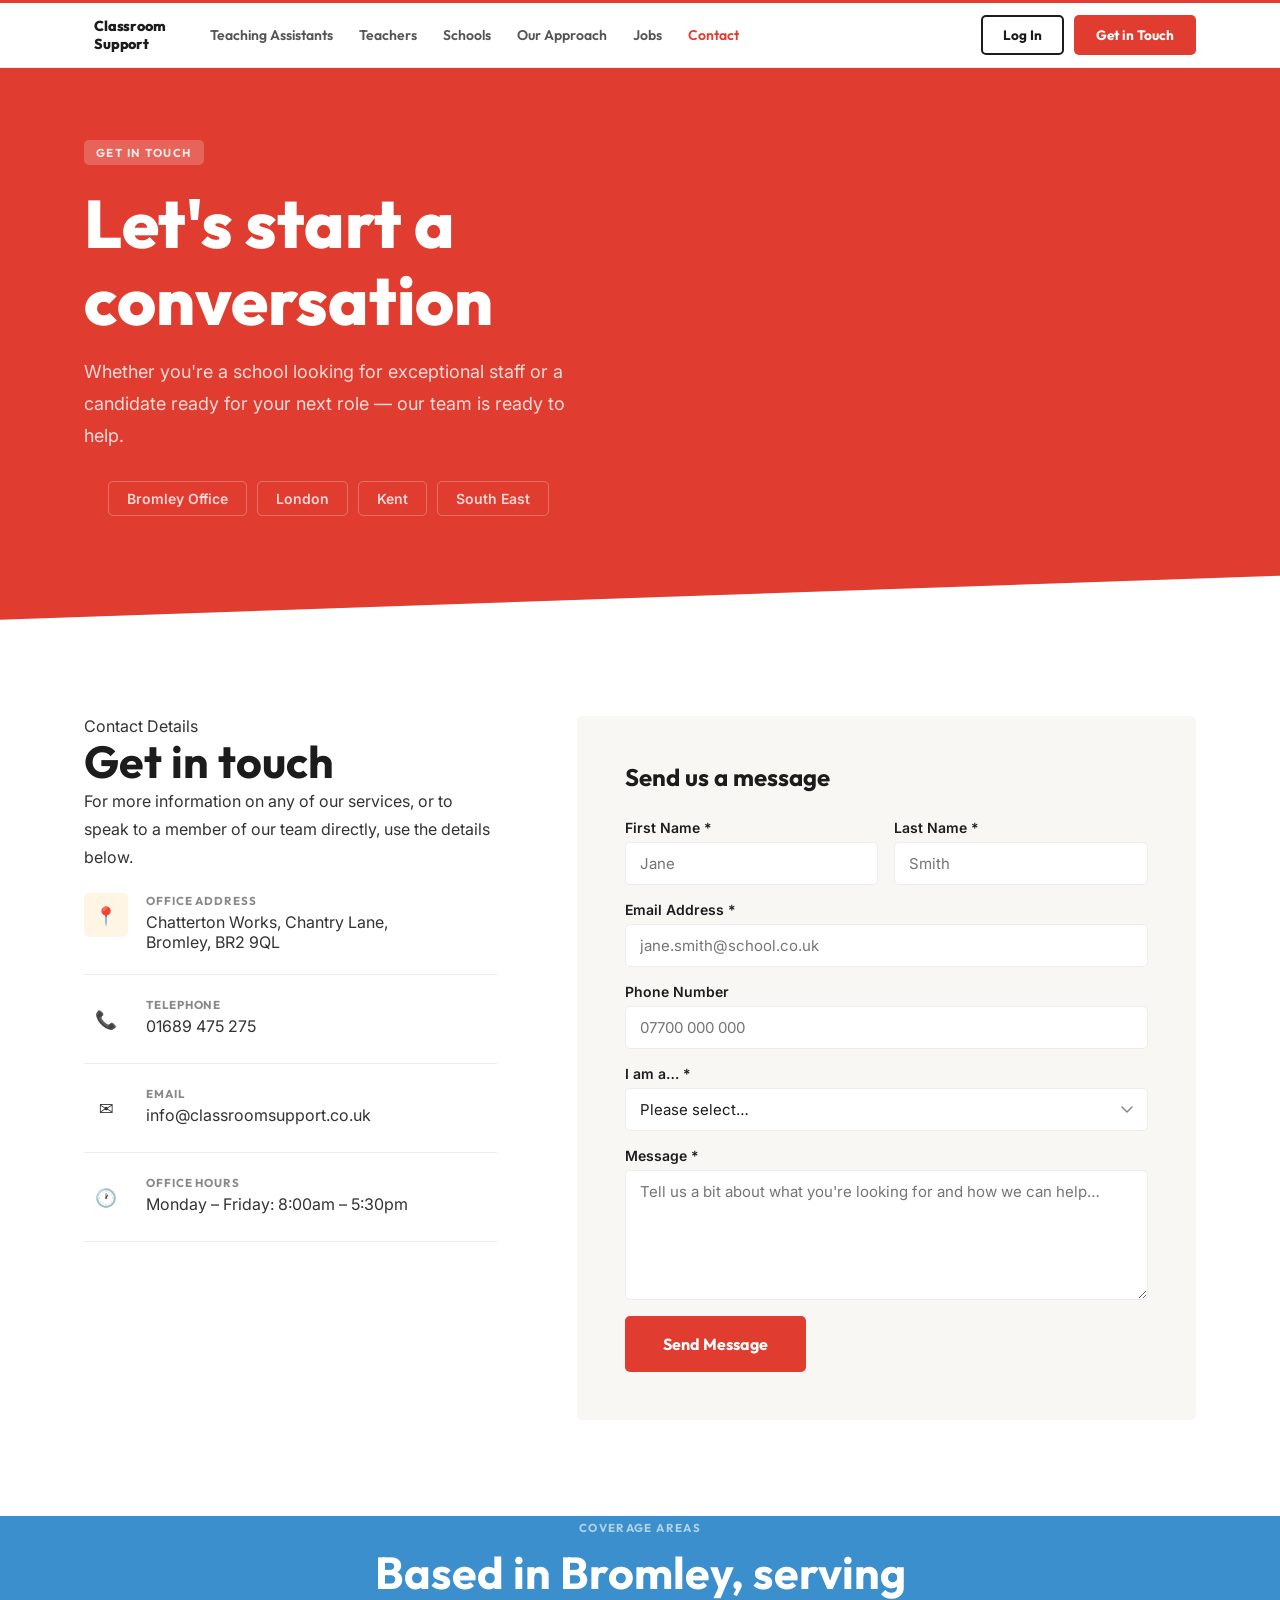
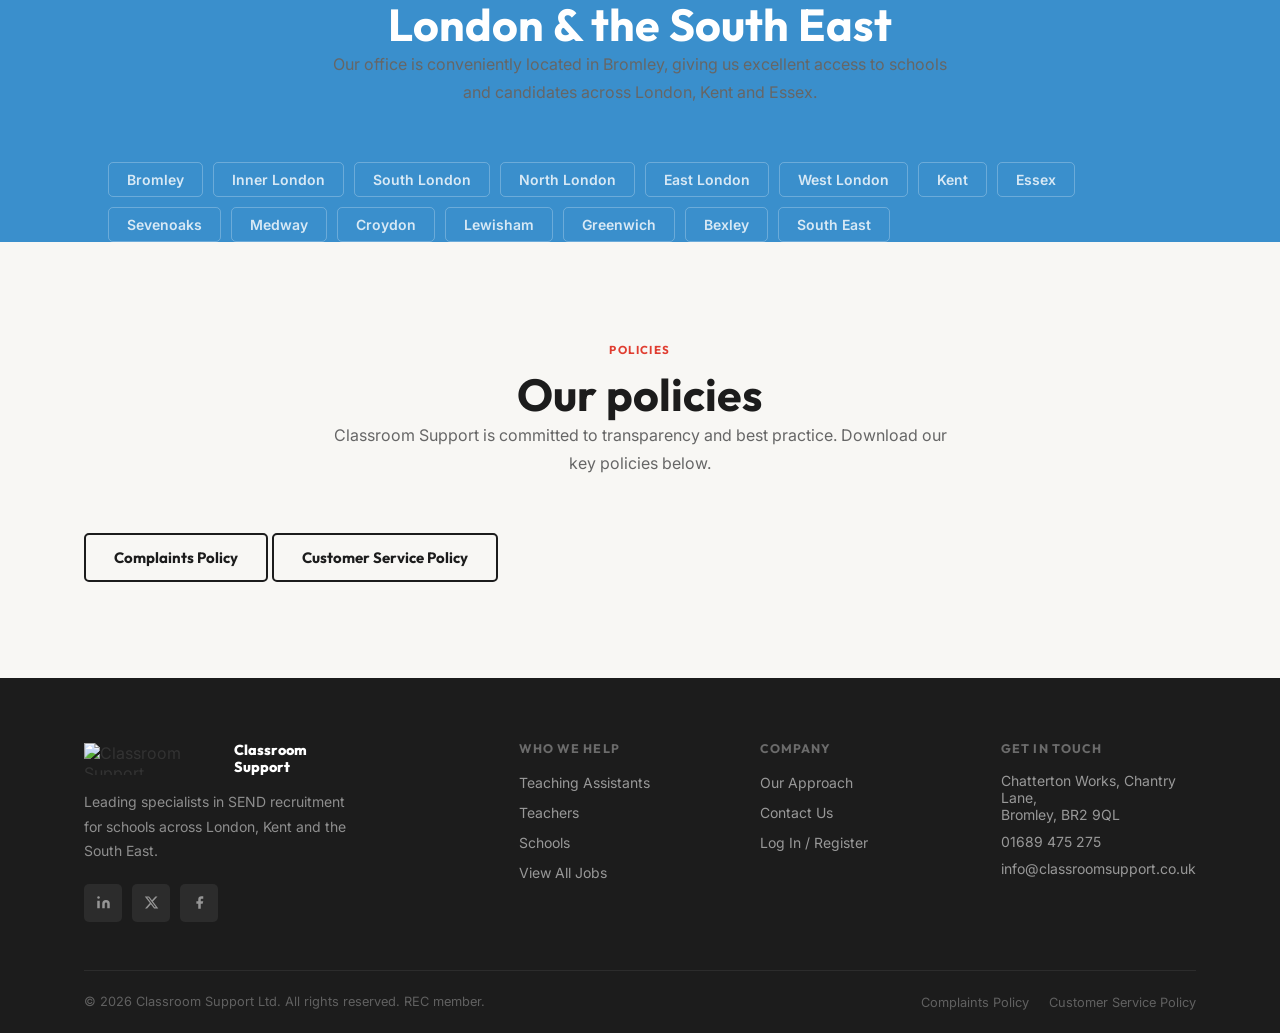
==== commit db48b921: "+1" ====
--- a/contact.html
+++ b/contact.html
@@ -15,7 +15,7 @@
   <nav class="nav" id="nav">
     <div class="nav__inner">
       <a href="index.html" class="nav__logo">
-        <img src="img/logo.svg" alt="" class="nav__logo-mark" aria-hidden="true">
+        <img src="https://images.squarespace-cdn.com/content/v1/5f50b73514c683547b189f6d/1599132394834-X877ZSJZZVO221NQRXQS/Asset+1.png" alt="" class="nav__logo-mark" aria-hidden="true">
         <span class="nav__logo-name">Classroom<br>Support</span>
       </a>
       <div class="nav__links">
@@ -217,7 +217,7 @@
       <div class="footer__grid">
         <div class="footer__brand">
           <a href="index.html" class="footer__logo">
-            <img src="img/logo.svg" alt="Classroom Support puzzle piece logo">
+            <img src="https://images.squarespace-cdn.com/content/v1/5f50b73514c683547b189f6d/1599132394834-X877ZSJZZVO221NQRXQS/Asset+1.png" alt="Classroom Support">
             <span>Classroom<br>Support</span>
           </a>
           <p>Leading specialists in SEND recruitment for schools across London, Kent and the South East.</p>
--- a/css/styles.css
+++ b/css/styles.css
@@ -92,6 +92,7 @@
 .nav {
   position: fixed; top: 0; left: 0; right: 0; z-index: 100;
   background: #fff; height: var(--nav-h);
+  border-top: 3px solid var(--red);
   border-bottom: 1px solid var(--light);
   transition: box-shadow .2s;
 }
@@ -101,7 +102,7 @@
   height: 100%; display: flex; align-items: center; gap: 32px;
 }
 .nav__logo { display: flex; align-items: center; gap: 10px; flex-shrink: 0; }
-.nav__logo-mark { width: 38px; height: 38px; flex-shrink: 0; }
+.nav__logo-mark { height: 44px; width: auto; max-width: 180px; flex-shrink: 0; object-fit: contain; }
 .nav__logo-name {
   font-family: var(--font-h); font-weight: 800; font-size: 0.9rem;
   color: var(--dark); line-height: 1.25; letter-spacing: -.01em;
@@ -153,12 +154,13 @@
   display: inline-block;
   font-family: var(--font-h); font-weight: 700; font-size: 0.72rem;
   letter-spacing: .12em; text-transform: uppercase;
-  color: var(--mid); margin-bottom: 12px;
+  color: var(--red); margin-bottom: 12px;
 }
 .sec-red   .sec-header .label,
 .sec-blue  .sec-header .label,
 .sec-green .sec-header .label { color: rgba(255,255,255,.6); }
-.sec-yellow .sec-header .label { color: rgba(0,0,0,.4); }
+.sec-dark  .sec-header .label { color: rgba(255,255,255,.45); }
+.sec-yellow .sec-header .label { color: rgba(0,0,0,.45); }
 .sec-header p { color: #666; }
 
 /* ── HERO (homepage) ─────────────────────────────────────── */
@@ -183,14 +185,17 @@
 .hero h1   { color: #fff; margin-bottom: 20px; }
 .hero .lead { color: rgba(255,255,255,.85); max-width: 520px; margin-bottom: 36px; }
 .hero__btns { display: flex; flex-wrap: wrap; gap: 12px; padding-bottom: 72px; }
-.hero__visual { align-self: flex-end; position: relative; height: 370px; }
-.hero__puzzle {
-  position: absolute; bottom: 0; right: -40px;
-  width: 380px; height: 380px; opacity: .15;
-}
+.hero__image {
+  align-self: flex-end; min-width: 0;
+  width: 100%; height: 480px;
+  border-radius: 12px 12px 0 0;
+  overflow: hidden;
+  box-shadow: -24px 24px 64px rgba(0,0,0,.28);
+}
+.hero__image img { width: 100%; height: 100%; object-fit: cover; object-position: center top; }
 
 /* ── PAGE HERO (inner pages) ─────────────────────────────── */
-.page-hero { padding-top: calc(var(--nav-h) + 72px); padding-bottom: 72px; }
+.page-hero { padding-top: calc(var(--nav-h) + 72px); padding-bottom: 104px; clip-path: polygon(0 0, 100% 0, 100% calc(100% - 44px), 0 100%); }
 .page-hero .label {
   display: inline-block; background: rgba(255,255,255,.2);
   font-family: var(--font-h); font-weight: 700; font-size: 0.72rem;
@@ -204,32 +209,50 @@
 .page-hero .btns { display: flex; gap: 12px; flex-wrap: wrap; margin-top: 32px; }
 
 /* ── PILLAR STRIP ─────────────────────────────────────────── */
-.pillars { display: grid; grid-template-columns: repeat(3, 1fr); }
+.pillars { display: grid; grid-template-columns: repeat(3, 1fr); background: var(--cream); }
 .pillar {
-  padding: 52px 40px 56px;
+  padding: 52px 44px 60px;
+  background: #fff;
   display: flex; flex-direction: column; gap: 14px;
   position: relative; overflow: hidden;
-}
-.pillar--blue   { background: var(--blue); }
-.pillar--green  { background: var(--green); }
-.pillar--yellow { background: var(--yellow); }
-.pillar__icon  { width: 52px; height: 52px; margin-bottom: 4px; }
-.pillar h3     { font-family: var(--font-h); font-size: 1.4rem; font-weight: 800; color: #fff; line-height: 1.2; }
-.pillar--yellow h3 { color: var(--dark); }
-.pillar p      { font-size: 0.9375rem; line-height: 1.7; color: rgba(255,255,255,.82); max-width: 40ch; }
-.pillar--yellow p  { color: rgba(0,0,0,.65); }
+  border-top: 5px solid transparent;
+  border-right: 1px solid var(--light);
+}
+.pillar:last-child { border-right: none; }
+.pillar--blue   { border-top-color: var(--blue); }
+.pillar--green  { border-top-color: var(--green); }
+.pillar--yellow { border-top-color: var(--yellow); }
+/* Icon badge backgrounds */
+.pillar__icon {
+  width: 52px; height: 52px; flex-shrink: 0; margin-bottom: 4px;
+  padding: 12px; border-radius: 10px; box-sizing: border-box;
+}
+.pillar--blue  .pillar__icon { background: var(--blue); }
+.pillar--green .pillar__icon { background: var(--green); }
+.pillar--yellow .pillar__icon { background: rgba(247,168,37,.18); }
+/* Yellow pillar: SVG strokes visible on light background */
+.pillar--yellow .pillar__icon path,
+.pillar--yellow .pillar__icon rect,
+.pillar--yellow .pillar__icon circle { stroke: #b86e00; }
+.pillar h3     { font-family: var(--font-h); font-size: 1.35rem; font-weight: 800; color: var(--dark); line-height: 1.2; }
+.pillar p      { font-size: 0.9375rem; line-height: 1.7; color: #555; max-width: 40ch; }
 .pillar__link  {
-  margin-top: 8px; color: #fff;
+  margin-top: 8px;
   font-family: var(--font-h); font-weight: 700; font-size: 0.875rem;
   display: inline-flex; align-items: center; gap: 6px;
-  opacity: .85; transition: opacity .15s, gap .15s;
-}
-.pillar--yellow .pillar__link { color: var(--dark); }
-.pillar__link:hover { opacity: 1; gap: 12px; }
+  transition: gap .15s;
+}
+.pillar--blue  .pillar__link { color: var(--blue); }
+.pillar--green .pillar__link { color: var(--green); }
+.pillar--yellow .pillar__link { color: #b86e00; }
+.pillar__link:hover { gap: 12px; }
 .pillar__deco {
   position: absolute; right: -44px; bottom: -44px;
-  width: 160px; height: 160px; opacity: .09;
-}
+  width: 160px; height: 160px; opacity: .06;
+}
+.pillar--blue  .pillar__deco path { fill: var(--blue); }
+.pillar--green .pillar__deco path { fill: var(--green); }
+.pillar--yellow .pillar__deco path { fill: var(--yellow); }
 
 /* ── SPLIT LAYOUT ─────────────────────────────────────────── */
 .split     { display: grid; grid-template-columns: 1fr 1fr; gap: 80px; align-items: center; }
@@ -238,11 +261,13 @@
 .split__text .label {
   display: inline-block; font-family: var(--font-h); font-weight: 700;
   font-size: 0.72rem; letter-spacing: .12em; text-transform: uppercase;
-  color: var(--mid); margin-bottom: 12px;
-}
-.sec-blue .split__text .label,
-.sec-green .split__text .label { color: rgba(255,255,255,.6); }
-.sec-yellow .split__text .label { color: rgba(0,0,0,.4); }
+  color: var(--red); margin-bottom: 12px;
+}
+.sec-blue  .split__text .label,
+.sec-green .split__text .label,
+.sec-red   .split__text .label { color: rgba(255,255,255,.6); }
+.sec-dark  .split__text .label { color: rgba(255,255,255,.45); }
+.sec-yellow .split__text .label { color: rgba(0,0,0,.45); }
 .split__text h2 { margin-bottom: 18px; }
 .split__text p  { color: #555; margin-bottom: 14px; }
 .sec-blue  .split__text p,
@@ -252,9 +277,13 @@
 .split__img {
   background: var(--light); border-radius: var(--r);
   overflow: hidden; aspect-ratio: 4/3;
+  box-shadow: 8px 8px 0 var(--light);
 }
 .split__img img { width: 100%; height: 100%; object-fit: cover; transition: transform .4s; }
 .split__img:hover img { transform: scale(1.03); }
+.sec-blue  .split__img,
+.sec-green .split__img,
+.sec-dark  .split__img { box-shadow: 10px 10px 0 rgba(255,255,255,.07); }
 
 /* ── STATS ROW ───────────────────────────────────────────── */
 .stats { display: grid; grid-template-columns: repeat(4, 1fr); }
@@ -292,11 +321,18 @@
 .school-type:nth-child(3) p { color: rgba(0,0,0,.65); }
 
 /* ── TESTIMONIALS ────────────────────────────────────────── */
-.testimonials { display: grid; grid-template-columns: repeat(3, 1fr); gap: 3px; }
+.testimonials {
+  display: grid; grid-template-columns: repeat(3, 1fr); gap: 24px;
+  max-width: var(--max); margin: 0 auto; padding: 0 var(--pad);
+}
 .testimonial-card {
   background: #fff; padding: 40px 36px;
   display: flex; flex-direction: column; gap: 14px;
-}
+  border-radius: var(--r);
+  box-shadow: 0 2px 20px rgba(0,0,0,.06);
+  transition: transform .2s, box-shadow .2s;
+}
+.testimonial-card:hover { transform: translateY(-3px); box-shadow: 0 10px 36px rgba(0,0,0,.1); }
 .testimonial-card:nth-child(1) { border-top: 5px solid var(--red); }
 .testimonial-card:nth-child(2) { border-top: 5px solid var(--blue); }
 .testimonial-card:nth-child(3) { border-top: 5px solid var(--green); }
@@ -312,7 +348,10 @@
 .testimonial-card__attr span { display: block; font-weight: 400; font-size: 0.8rem; color: var(--mid); margin-top: 2px; }
 
 /* ── VETTING NUMBERED GRID ───────────────────────────────── */
-.vetting-grid { display: grid; grid-template-columns: repeat(2, 1fr); }
+.vetting-grid {
+  display: grid; grid-template-columns: repeat(2, 1fr);
+  max-width: var(--max); margin: 0 auto; padding: 0 var(--pad);
+}
 .vetting-item {
   display: flex; align-items: flex-start; gap: 18px;
   padding: 26px 28px;
@@ -368,12 +407,18 @@
 .tile--cream   .tile__num { color: rgba(0,0,0,.07); }
 
 /* ── BENEFITS ────────────────────────────────────────────── */
-.benefits { display: grid; grid-template-columns: repeat(3, 1fr); gap: 3px; }
+.benefits {
+  display: grid; grid-template-columns: repeat(3, 1fr); gap: 20px;
+  max-width: var(--max); margin: 0 auto; padding: 0 var(--pad);
+}
 .benefit {
   padding: 40px 32px; background: #fff;
   border-top: 5px solid var(--light);
   display: flex; flex-direction: column; gap: 10px;
-}
+  border-radius: 0 0 var(--r) var(--r);
+  transition: transform .2s, box-shadow .2s;
+}
+.benefit:hover { transform: translateY(-2px); box-shadow: 0 8px 28px rgba(0,0,0,.08); }
 .benefit:nth-child(1) { border-color: var(--red); }
 .benefit:nth-child(2) { border-color: var(--blue); }
 .benefit:nth-child(3) { border-color: var(--green); }
@@ -385,6 +430,12 @@
   display: flex; align-items: center; justify-content: center;
   background: var(--cream); border-radius: var(--r); margin-bottom: 4px;
 }
+.benefit:nth-child(1) .benefit__icon { background: rgba(224,61,48,.1); }
+.benefit:nth-child(2) .benefit__icon { background: rgba(58,143,204,.1); }
+.benefit:nth-child(3) .benefit__icon { background: rgba(92,184,58,.1); }
+.benefit:nth-child(4) .benefit__icon { background: rgba(247,168,37,.15); }
+.benefit:nth-child(5) .benefit__icon { background: rgba(224,61,48,.1); }
+.benefit:nth-child(6) .benefit__icon { background: rgba(58,143,204,.1); }
 .benefit h4 { font-size: 1rem; color: var(--dark); }
 .benefit p  { font-size: 0.9rem; color: #666; line-height: 1.7; }
 
@@ -400,18 +451,29 @@
 .sec-cream   .skill-tag { background: var(--cream); border: 1px solid var(--light); color: var(--body); }
 
 /* ── STEP PROCESS ────────────────────────────────────────── */
-.steps { display: grid; grid-template-columns: repeat(4, 1fr); gap: 3px; }
-.step  { padding: 48px 32px 44px; text-align: center; }
+.steps { display: grid; grid-template-columns: repeat(4, 1fr); gap: 0; max-width: var(--max); margin: 0 auto; }
+.step  { padding: 48px 32px 44px; text-align: center; border-right: 1px solid rgba(255,255,255,.1); }
+.step:last-child { border-right: none; }
+.sec-yellow .step { border-right-color: rgba(0,0,0,.06); }
 .step__num {
-  font-family: var(--font-h); font-size: 3.5rem; font-weight: 800;
-  color: rgba(255,255,255,.18); line-height: 1; display: block; margin-bottom: 16px;
-}
-.sec-yellow .step__num { color: rgba(0,0,0,.1); }
-.step h4    { font-size: 1rem; margin-bottom: 8px; }
+  font-family: var(--font-h); font-size: 0.9rem; font-weight: 800;
+  display: inline-flex; align-items: center; justify-content: center;
+  width: 44px; height: 44px; border-radius: 50%;
+  background: rgba(255,255,255,.15); border: 2px solid rgba(255,255,255,.3);
+  color: #fff; margin: 0 auto 20px;
+}
+.sec-yellow .step__num { background: rgba(0,0,0,.06); border-color: rgba(0,0,0,.14); color: var(--dark); }
+.step h4    { font-size: 1rem; margin-bottom: 10px; }
 .step p     { font-size: 0.875rem; max-width: 26ch; margin: 0 auto; }
 
 /* ── CTA BAND ────────────────────────────────────────────── */
-.cta-band { padding: 88px 0; text-align: center; }
+.cta-band { padding: 96px 0; text-align: center; position: relative; overflow: hidden; }
+.cta-band::before {
+  content: ''; position: absolute; inset: 0;
+  background: radial-gradient(ellipse at 75% 50%, rgba(255,255,255,.09) 0%, transparent 58%);
+  pointer-events: none;
+}
+.cta-band .container { position: relative; z-index: 1; }
 .cta-band h2 { margin-bottom: 16px; }
 .cta-band .lead { max-width: 52ch; margin: 0 auto 36px; }
 .cta-band .btns { display: flex; justify-content: center; flex-wrap: wrap; gap: 12px; }
@@ -493,7 +555,7 @@
 .form-success.show { display: block; }
 
 /* ── LOCATION TAGS ───────────────────────────────────────── */
-.location-tags { display: flex; flex-wrap: wrap; gap: 10px; margin-top: 32px; }
+.location-tags { display: flex; flex-wrap: wrap; gap: 10px; padding: 0 var(--pad); max-width: var(--max); margin: 28px auto 0; }
 .location-tag {
   padding: 8px 18px; border-radius: var(--r);
   border: 1.5px solid rgba(255,255,255,.25);
@@ -516,7 +578,7 @@
 .footer__logo {
   display: flex; align-items: center; gap: 10px; margin-bottom: 4px;
 }
-.footer__logo img  { width: 36px; height: 36px; flex-shrink: 0; }
+.footer__logo img  { height: 32px; width: auto; max-width: 140px; flex-shrink: 0; object-fit: contain; }
 .footer__logo span {
   font-family: var(--font-h); font-weight: 800; font-size: 0.9rem;
   color: #fff; line-height: 1.2;
@@ -562,7 +624,8 @@
 /* ── RESPONSIVE ──────────────────────────────────────────── */
 @media (max-width: 960px) {
   .hero__inner { grid-template-columns: 1fr; }
-  .hero__visual { display: none; }
+  .hero__image { display: none; }
+  .page-hero { clip-path: polygon(0 0, 100% 0, 100% calc(100% - 24px), 0 100%); padding-bottom: 72px; }
   .pillars { grid-template-columns: 1fr; }
   .split     { grid-template-columns: 1fr; gap: 40px; }
   .split--rev .split__text { order: 1; }
@@ -577,7 +640,7 @@
   .steps    { grid-template-columns: repeat(2, 1fr); }
   .contact-grid { grid-template-columns: 1fr; gap: 48px; }
   .footer__grid { grid-template-columns: 1fr 1fr; gap: 36px; }
-  .vetting-grid { grid-template-columns: 1fr; }
+  .vetting-grid { grid-template-columns: 1fr; padding-left: var(--pad); padding-right: var(--pad); }
   .vetting-item { border-right: none; }
   .vetting-item:nth-last-child(-n+2) { border-bottom: 1px solid rgba(255,255,255,.1); }
   .vetting-item:last-child { border-bottom: none; }
@@ -590,1044 +653,28 @@
   .school-types { grid-template-columns: 1fr 1fr; }
   .benefits { grid-template-columns: 1fr; }
   .steps    { grid-template-columns: 1fr 1fr; }
+  .step { border-right-color: rgba(255,255,255,.06); }
+  .testimonials { grid-template-columns: 1fr; gap: 16px; }
   .form-row { grid-template-columns: 1fr; }
   .footer__grid { grid-template-columns: 1fr; }
   .hero__btns { flex-direction: column; }
   .hero__btns .btn { justify-content: center; }
   .stats { grid-template-columns: 1fr 1fr; }
   .form-box { padding: 28px 20px; }
-}
-
-  --gray-900: #0F172A;
-
-  --font-display: 'Outfit', sans-serif;
-  --font-body: 'Inter', sans-serif;
-
-  --section: 96px;
-  --container: 1200px;
-  --pad: 24px;
-
-  --ease: cubic-bezier(0.4, 0, 0.2, 1);
-  --t: 0.25s;
-  --t-slow: 0.6s;
-
-  --sh-sm: 0 2px 8px rgba(0,0,0,0.06);
-  --sh-md: 0 4px 24px rgba(0,0,0,0.09), 0 1px 4px rgba(0,0,0,0.06);
-  --sh-lg: 0 12px 48px rgba(0,0,0,0.12), 0 4px 12px rgba(0,0,0,0.06);
-  --sh-xl: 0 24px 80px rgba(0,0,0,0.16), 0 8px 24px rgba(0,0,0,0.08);
-
-  --r-sm: 10px;
-  --r-md: 16px;
-  --r-lg: 24px;
-  --r-xl: 36px;
-  --r-full: 9999px;
-}
-
-/* 2. RESET */
-*, *::before, *::after { box-sizing: border-box; margin: 0; padding: 0; }
-html { scroll-behavior: smooth; -webkit-font-smoothing: antialiased; text-rendering: optimizeLegibility; }
-body {
-  font-family: var(--font-body);
-  font-size: 16px;
-  line-height: 1.7;
-  color: var(--gray-800);
-  background: var(--white);
-  overflow-x: hidden;
-}
-img { max-width: 100%; height: auto; display: block; }
-a { color: inherit; text-decoration: none; }
-ul { list-style: none; }
-button { cursor: pointer; font-family: inherit; border: none; background: none; }
-
-/* 3. TYPOGRAPHY */
-h1, h2, h3, h4, h5, h6 {
-  font-family: var(--font-display);
-  line-height: 1.15;
-  font-weight: 700;
-  color: var(--gray-900);
-  letter-spacing: -0.02em;
-}
-h1 { font-size: clamp(2.5rem, 5.5vw, 4.25rem); font-weight: 800; letter-spacing: -0.03em; }
-h2 { font-size: clamp(1.875rem, 3.5vw, 2.875rem); }
-h3 { font-size: clamp(1.25rem, 2vw, 1.625rem); }
-h4 { font-size: 1.125rem; font-weight: 600; }
-p { max-width: 68ch; }
-.lead { font-size: clamp(1.0625rem, 1.5vw, 1.25rem); line-height: 1.75; color: var(--gray-600); }
-
-/* 4. LAYOUT UTILITIES */
-.container {
-  max-width: var(--container);
-  margin: 0 auto;
-  padding: 0 var(--pad);
-}
-.section { padding: var(--section) 0; }
-.section--sm { padding: 64px 0; }
-.text-center { text-align: center; }
-.mb-2 { margin-bottom: 8px; }
-.mb-4 { margin-bottom: 16px; }
-.mb-6 { margin-bottom: 24px; }
-.mb-8 { margin-bottom: 32px; }
-.mb-10 { margin-bottom: 40px; }
-.mb-12 { margin-bottom: 48px; }
-.mt-4 { margin-top: 16px; }
-.mt-8 { margin-top: 32px; }
-
-/* 5. RAINBOW ELEMENTS */
-.rainbow-bar {
-  height: 5px;
-  background: var(--rainbow);
-  width: 100%;
-  flex-shrink: 0;
-}
-.rainbow-bar--thick { height: 8px; }
-.rainbow-text {
-  background: var(--rainbow);
-  -webkit-background-clip: text;
-  background-clip: text;
-  -webkit-text-fill-color: transparent;
-}
-.rainbow-badge {
-  display: inline-flex;
-  align-items: center;
-  gap: 8px;
-  padding: 7px 18px;
-  border-radius: var(--r-full);
-  font-family: var(--font-display);
-  font-size: 0.8rem;
-  font-weight: 600;
-  letter-spacing: 0.06em;
-  text-transform: uppercase;
-  color: white;
-  position: relative;
-  z-index: 0;
-}
-.rainbow-badge::before {
-  content: '';
-  position: absolute;
-  inset: 0;
-  border-radius: inherit;
-  background: var(--rainbow);
-  z-index: -1;
-  opacity: 0.9;
-}
-.section-label {
-  display: inline-flex;
-  align-items: center;
-  gap: 10px;
-  font-family: var(--font-display);
-  font-size: 0.8125rem;
-  font-weight: 700;
-  letter-spacing: 0.08em;
-  text-transform: uppercase;
-  color: var(--navy-500);
-  margin-bottom: 14px;
-}
-.section-label::before {
-  content: '';
-  flex-shrink: 0;
-  width: 20px;
-  height: 3px;
-  background: var(--rainbow);
-  border-radius: 2px;
-  display: inline-block;
-}
-.section-label--centered { justify-content: center; }
-.section-label--centered::before { display: none; }
-.section-label--centered::after {
-  content: '';
-  flex-shrink: 0;
-  width: 20px;
-  height: 3px;
-  background: var(--rainbow);
-  border-radius: 2px;
-  display: inline-block;
-}
-
-/* 6. BUTTONS */
-.btn {
-  display: inline-flex;
-  align-items: center;
-  justify-content: center;
-  gap: 8px;
-  padding: 13px 30px;
-  border-radius: var(--r-full);
-  font-family: var(--font-display);
-  font-weight: 600;
-  font-size: 0.9375rem;
-  letter-spacing: 0.005em;
-  border: 2px solid transparent;
-  transition: transform var(--t) var(--ease), box-shadow var(--t) var(--ease), background var(--t) var(--ease), border-color var(--t) var(--ease);
-  white-space: nowrap;
-  position: relative;
-  overflow: hidden;
-}
-.btn svg { width: 16px; height: 16px; transition: transform var(--t) var(--ease); flex-shrink: 0; }
-.btn:hover svg { transform: translateX(3px); }
-
-.btn--primary {
-  background: var(--rainbow);
-  color: white;
-  background-size: 200% auto;
-}
-.btn--primary:hover {
-  transform: translateY(-2px);
-  box-shadow: 0 8px 28px rgba(67,97,238,0.4);
-}
-.btn--navy {
-  background: var(--navy-700);
-  color: white;
-}
-.btn--navy:hover {
-  background: var(--navy-600);
-  transform: translateY(-2px);
-  box-shadow: var(--sh-md);
-}
-.btn--outline {
-  background: transparent;
-  border-color: rgba(255,255,255,0.35);
-  color: white;
-}
-.btn--outline:hover {
-  background: rgba(255,255,255,0.09);
-  border-color: rgba(255,255,255,0.65);
-  transform: translateY(-2px);
-}
-.btn--outline-dark {
-  background: transparent;
-  border-color: var(--navy-600);
-  color: var(--navy-600);
-}
-.btn--outline-dark:hover {
-  background: var(--navy-600);
-  color: white;
-  transform: translateY(-2px);
-}
-.btn--lg { padding: 17px 38px; font-size: 1rem; }
-
-/* 7. NAVIGATION */
-.nav {
-  position: fixed;
-  top: 0;
-  left: 0;
-  right: 0;
-  z-index: 1000;
-  height: 70px;
-  display: flex;
-  align-items: stretch;
-  transition: background var(--t) var(--ease), box-shadow var(--t) var(--ease);
-}
-.nav__rainbow-line {
-  position: absolute;
-  bottom: 0;
-  left: 0;
-  right: 0;
-  height: 3px;
-  background: var(--rainbow);
-  transform: scaleX(0);
-  transform-origin: left;
-  transition: transform 0.4s var(--ease);
-}
-.nav.scrolled { background: rgba(6,14,31,0.96); backdrop-filter: blur(20px); -webkit-backdrop-filter: blur(20px); box-shadow: 0 1px 0 rgba(255,255,255,0.05), 0 4px 32px rgba(0,0,0,0.3); }
-.nav.scrolled .nav__rainbow-line { transform: scaleX(1); }
-.nav__inner {
-  display: flex;
-  align-items: center;
-  justify-content: space-between;
-  width: 100%;
-  max-width: var(--container);
-  margin: 0 auto;
-  padding: 0 var(--pad);
-  gap: 24px;
-}
-.nav__logo {
-  display: flex;
-  flex-direction: column;
-  line-height: 1;
-  gap: 4px;
-  flex-shrink: 0;
-  text-decoration: none;
-}
-.nav__logo-text {
-  font-family: var(--font-display);
-  font-size: 1.1875rem;
-  font-weight: 800;
-  color: white;
-  letter-spacing: -0.02em;
-}
-.nav__logo-bar {
-  height: 3px;
-  background: var(--rainbow);
-  border-radius: 2px;
-  width: 100%;
-}
-.nav__links {
-  display: flex;
-  align-items: center;
-  gap: 2px;
-  flex: 1;
-  justify-content: center;
-}
-.nav__links a {
-  color: rgba(255,255,255,0.75);
-  font-size: 0.875rem;
-  font-weight: 500;
-  padding: 8px 13px;
-  border-radius: var(--r-sm);
-  transition: color var(--t) var(--ease), background var(--t) var(--ease);
-  white-space: nowrap;
-}
-.nav__links a:hover, .nav__links a.active {
-  color: white;
-  background: rgba(255,255,255,0.08);
-}
-.nav__actions {
-  display: flex;
-  align-items: center;
-  gap: 10px;
-  flex-shrink: 0;
-}
-.nav__actions .btn { padding: 8px 20px; font-size: 0.8125rem; }
-.nav__hamburger {
-  display: none;
-  flex-direction: column;
-  gap: 5px;
-  padding: 8px;
-  background: none;
-  border: none;
-  cursor: pointer;
-}
-.nav__hamburger span {
-  display: block;
-  width: 24px;
-  height: 2px;
-  background: white;
-  border-radius: 2px;
-  transition: all var(--t) var(--ease);
-}
-.nav__hamburger.open span:nth-child(1) { transform: translateY(7px) rotate(45deg); }
-.nav__hamburger.open span:nth-child(2) { opacity: 0; transform: scaleX(0); }
-.nav__hamburger.open span:nth-child(3) { transform: translateY(-7px) rotate(-45deg); }
-.nav__mobile {
-  display: none;
-  position: fixed;
-  inset: 70px 0 0 0;
-  background: var(--navy-900);
-  padding: 20px;
-  flex-direction: column;
-  gap: 4px;
-  z-index: 999;
-  overflow-y: auto;
-  border-top: 1px solid rgba(255,255,255,0.06);
-}
-.nav__mobile.open { display: flex; }
-.nav__mobile a {
-  color: rgba(255,255,255,0.8);
-  font-size: 1.0625rem;
-  font-weight: 500;
-  padding: 14px 16px;
-  border-radius: var(--r-md);
-  transition: all var(--t) var(--ease);
-  border-bottom: 1px solid rgba(255,255,255,0.04);
-}
-.nav__mobile a:hover { color: white; background: rgba(255,255,255,0.06); }
-.nav__mobile .btn { margin-top: 16px; justify-content: center; width: 100%; }
-
-/* 8. HERO */
-.hero {
-  min-height: 100vh;
-  display: flex;
-  align-items: center;
-  position: relative;
-  overflow: hidden;
-  background: var(--navy-900);
-  padding: 140px 0 100px;
-}
-.hero__bg {
-  position: absolute;
-  inset: 0;
-  overflow: hidden;
-  pointer-events: none;
-}
-.hero__grid {
-  position: absolute;
-  inset: 0;
-  background-image:
-    linear-gradient(rgba(255,255,255,0.022) 1px, transparent 1px),
-    linear-gradient(90deg, rgba(255,255,255,0.022) 1px, transparent 1px);
-  background-size: 64px 64px;
-  -webkit-mask-image: radial-gradient(ellipse 80% 80% at 50% 50%, black 0%, transparent 100%);
-  mask-image: radial-gradient(ellipse 80% 80% at 50% 50%, black 0%, transparent 100%);
-}
-.hero__orb {
-  position: absolute;
-  border-radius: 50%;
-  filter: blur(80px);
-  opacity: 0.3;
-  animation: orb-float 10s ease-in-out infinite;
-}
-.hero__orb--1 {
-  width: 700px; height: 700px;
-  background: radial-gradient(circle, #4361EE 0%, transparent 70%);
-  top: -250px; right: -150px;
-  animation-delay: 0s;
-}
-.hero__orb--2 {
-  width: 500px; height: 500px;
-  background: radial-gradient(circle, #7209B7 0%, transparent 70%);
-  bottom: -150px; left: -100px;
-  animation-delay: 3.5s;
-}
-.hero__orb--3 {
-  width: 350px; height: 350px;
-  background: radial-gradient(circle, #E63946 0%, transparent 70%);
-  top: 35%; left: 38%;
-  opacity: 0.18;
-  animation-delay: 7s;
-}
-.hero__content {
-  position: relative;
-  z-index: 1;
-  max-width: 760px;
-}
-.hero__eyebrow { margin-bottom: 28px; }
-.hero__title {
-  color: white;
-  font-size: clamp(2.75rem, 6.5vw, 5rem);
-  font-weight: 800;
-  line-height: 1.05;
-  letter-spacing: -0.035em;
-  margin-bottom: 28px;
-}
-.hero__subtitle {
-  font-size: clamp(1.05rem, 1.5vw, 1.25rem);
-  line-height: 1.75;
-  color: rgba(255,255,255,0.65);
-  margin-bottom: 44px;
-  max-width: 56ch;
-}
-.hero__ctas {
-  display: flex;
-  flex-wrap: wrap;
-  gap: 16px;
-  margin-bottom: 72px;
-}
-.hero__scroll {
-  display: flex;
-  align-items: center;
-  gap: 14px;
-  color: rgba(255,255,255,0.35);
-  font-size: 0.75rem;
-  font-weight: 600;
-  letter-spacing: 0.1em;
-  text-transform: uppercase;
-}
-.hero__scroll-line {
-  width: 40px;
-  height: 1px;
-  background: rgba(255,255,255,0.2);
-}
-
-/* 9. PAGE HERO (inner pages) */
-.page-hero {
-  padding: 160px 0 88px;
-  background: var(--navy-900);
-  position: relative;
-  overflow: hidden;
-}
-.page-hero__grid {
-  position: absolute;
-  inset: 0;
-  background-image:
-    linear-gradient(rgba(255,255,255,0.022) 1px, transparent 1px),
-    linear-gradient(90deg, rgba(255,255,255,0.022) 1px, transparent 1px);
-  background-size: 64px 64px;
-  pointer-events: none;
-}
-.page-hero__orb {
-  position: absolute;
-  border-radius: 50%;
-  filter: blur(90px);
-  opacity: 0.22;
-  pointer-events: none;
-}
-.page-hero__orb--1 { width: 500px; height: 500px; background: radial-gradient(circle, #4361EE, transparent 70%); top: -150px; right: -80px; }
-.page-hero__orb--2 { width: 350px; height: 350px; background: radial-gradient(circle, #7209B7, transparent 70%); bottom: -80px; left: 15%; }
-.page-hero__content { position: relative; z-index: 1; }
-.page-hero h1 { color: white; margin-bottom: 18px; }
-.page-hero .lead { color: rgba(255,255,255,0.62); max-width: 58ch; }
-.breadcrumb {
-  display: flex;
-  align-items: center;
-  gap: 8px;
-  font-size: 0.8125rem;
-  color: rgba(255,255,255,0.45);
-  margin-bottom: 20px;
-  font-weight: 500;
-}
-.breadcrumb a { color: rgba(255,255,255,0.45); transition: color var(--t) var(--ease); }
-.breadcrumb a:hover { color: rgba(255,255,255,0.8); }
-.breadcrumb-sep { color: rgba(255,255,255,0.2); }
-
-/* 10. SECTION HEADERS */
-.section-header { max-width: 640px; }
-.section-header.centered { margin: 0 auto; text-align: center; }
-.section-header h2 { margin-bottom: 16px; }
-.section-header p { color: var(--gray-600); font-size: 1.0625rem; line-height: 1.8; max-width: 60ch; }
-.section-header.centered p { margin: 0 auto; }
-
-/* 11. CARDS */
-.card {
-  background: var(--white);
-  border-radius: var(--r-lg);
-  padding: 40px;
-  box-shadow: var(--sh-md);
-  transition: transform var(--t) var(--ease), box-shadow var(--t) var(--ease);
-  position: relative;
-  overflow: hidden;
-}
-.card:hover { transform: translateY(-6px); box-shadow: var(--sh-lg); }
-.card--bordered { border: 1px solid var(--gray-100); box-shadow: var(--sh-sm); }
-.card--bordered:hover { border-color: transparent; box-shadow: var(--sh-md); }
-.card__accent {
-  position: absolute;
-  top: 0; left: 0; right: 0;
-  height: 4px;
-}
-.card__icon {
-  width: 56px; height: 56px;
-  border-radius: var(--r-md);
-  display: flex; align-items: center; justify-content: center;
-  margin-bottom: 24px;
-  font-size: 1.75rem;
-}
-.card__icon--r1 { background: rgba(230,57,70,0.1); }
-.card__icon--r2 { background: rgba(247,127,0,0.1); }
-.card__icon--r3 { background: rgba(249,199,79,0.12); }
-.card__icon--r4 { background: rgba(67,170,139,0.1); }
-.card__icon--r5 { background: rgba(67,97,238,0.1); }
-.card__icon--r6 { background: rgba(114,9,183,0.1); }
-.card h3 { margin-bottom: 12px; }
-.card p { color: var(--gray-600); font-size: 0.9375rem; line-height: 1.75; margin-bottom: 24px; }
-.card__link {
-  display: inline-flex; align-items: center; gap: 6px;
-  font-size: 0.875rem; font-weight: 700;
-  color: var(--navy-600);
-  transition: gap var(--t) var(--ease), color var(--t) var(--ease);
-  font-family: var(--font-display);
-}
-.card__link svg { width: 16px; height: 16px; }
-.card__link:hover { gap: 10px; color: var(--r5); }
-
-/* 12. CARD GRIDS */
-.cards-grid { display: grid; grid-template-columns: repeat(auto-fit, minmax(300px, 1fr)); gap: 24px; }
-.cards-grid--2 { grid-template-columns: repeat(auto-fit, minmax(360px, 1fr)); }
-
-/* 13. FEATURE SPLIT */
-.feature-split {
-  display: grid;
-  grid-template-columns: 1fr 1fr;
-  gap: 80px;
-  align-items: center;
-}
-.feature-split--reverse .feature-split__image { order: 2; }
-.feature-split--reverse .feature-split__content { order: 1; }
-.feature-split__image {
-  position: relative;
-  border-radius: var(--r-xl);
-  overflow: hidden;
-  background: linear-gradient(135deg, var(--navy-700), var(--navy-600));
-  min-height: 420px;
-}
-.feature-split__image img {
-  width: 100%; height: 100%;
-  object-fit: cover;
-  position: absolute; inset: 0;
-  transition: transform 0.6s var(--ease);
-}
-.feature-split__image:hover img { transform: scale(1.03); }
-.feature-split__badge {
-  position: absolute;
-  bottom: 24px; left: 24px;
-  background: white;
-  border-radius: var(--r-md);
-  padding: 14px 18px;
-  display: flex; align-items: center; gap: 12px;
-  z-index: 2;
-  box-shadow: var(--sh-lg);
-}
-.feature-split__badge-icon {
-  width: 42px; height: 42px;
-  border-radius: var(--r-sm);
-  display: flex; align-items: center; justify-content: center;
-  font-size: 1.25rem;
-}
-.feature-split__badge-text strong {
-  display: block;
-  font-size: 1.375rem;
-  font-family: var(--font-display);
-  font-weight: 800;
-  color: var(--gray-900);
-  line-height: 1.1;
-}
-.feature-split__badge-text span {
-  font-size: 0.75rem;
-  color: var(--gray-500);
-  font-weight: 500;
-  text-transform: uppercase;
-  letter-spacing: 0.04em;
-}
-.feature-split__content h2 { margin-bottom: 20px; }
-.feature-split__content p { color: var(--gray-600); font-size: 1.0625rem; line-height: 1.8; margin-bottom: 16px; }
-.feature-split__content p:last-of-type { margin-bottom: 24px; }
-
-/* 14. CHECKLIST */
-.checklist { list-style: none; display: flex; flex-direction: column; gap: 10px; margin: 4px 0 28px; }
-.checklist li {
-  display: flex; align-items: center; gap: 12px;
-  font-size: 0.9375rem;
-  color: var(--gray-700);
-}
-.checklist li::before {
-  content: '✓';
-  display: flex; align-items: center; justify-content: center;
-  width: 22px; height: 22px; flex-shrink: 0;
-  background: var(--rainbow);
-  border-radius: 50%;
-  font-size: 0.7rem;
-  font-weight: 800;
-  color: white;
-}
-
-/* 15. STATS BAR */
-.stats-bar { background: var(--navy-800); padding: 72px 0; }
-.stats-grid {
-  display: grid;
-  grid-template-columns: repeat(4, 1fr);
-  gap: 40px;
-}
-.stat-item { text-align: center; position: relative; }
-.stat-item:not(:last-child)::after {
-  content: '';
-  position: absolute; right: 0; top: 10%; height: 80%; width: 1px;
-  background: rgba(255,255,255,0.08);
-}
-.stat-item__num {
-  font-family: var(--font-display);
-  font-size: clamp(2.5rem, 4vw, 3.75rem);
-  font-weight: 800;
-  line-height: 1;
-  margin-bottom: 10px;
-  background: var(--rainbow);
-  -webkit-background-clip: text;
-  background-clip: text;
-  -webkit-text-fill-color: transparent;
-}
-.stat-item__label {
-  font-size: 0.9375rem;
-  color: rgba(255,255,255,0.55);
-  font-weight: 500;
-}
-
-/* 16. TESTIMONIALS */
-.testimonials-section { background: var(--gray-50); }
-.testimonials-grid { display: grid; grid-template-columns: repeat(auto-fit, minmax(340px, 1fr)); gap: 24px; }
-.testimonial-card {
-  background: white;
-  border-radius: var(--r-xl);
-  padding: 44px;
-  box-shadow: var(--sh-md);
-  display: flex; flex-direction: column; gap: 20px;
-  transition: transform var(--t) var(--ease), box-shadow var(--t) var(--ease);
-}
-.testimonial-card:hover { transform: translateY(-4px); box-shadow: var(--sh-lg); }
-.testimonial-card__quote-mark {
-  font-size: 5rem;
-  line-height: 0.6;
-  font-family: Georgia, serif;
-  background: var(--rainbow);
-  -webkit-background-clip: text;
-  background-clip: text;
-  -webkit-text-fill-color: transparent;
-  display: block;
-  margin-bottom: 4px;
-}
-.testimonial-card__text {
-  font-size: 1.0625rem;
-  line-height: 1.8;
-  color: var(--gray-700);
-  font-style: italic;
-  flex: 1;
-}
-.testimonial-card__author { display: flex; align-items: center; gap: 16px; margin-top: auto; }
-.testimonial-card__avatar {
-  width: 48px; height: 48px;
-  border-radius: 50%;
-  background: var(--rainbow);
-  display: flex; align-items: center; justify-content: center;
-  font-family: var(--font-display);
-  font-weight: 700;
-  font-size: 1rem;
-  color: white;
-  flex-shrink: 0;
-}
-.testimonial-card__name { font-weight: 700; font-size: 0.9375rem; color: var(--gray-900); margin-bottom: 2px; }
-.testimonial-card__role { font-size: 0.8125rem; color: var(--gray-400); }
-
-/* 17. CTA BAND */
-.cta-band {
-  background: var(--navy-900);
-  position: relative;
-  overflow: hidden;
-  padding: 88px 0;
-}
-.cta-band::before {
-  content: '';
-  position: absolute; top: 0; left: 0; right: 0;
-  height: 4px;
-  background: var(--rainbow);
-}
-.cta-band__orb {
-  position: absolute; border-radius: 50%;
-  filter: blur(80px); opacity: 0.2;
-  pointer-events: none;
-}
-.cta-band__orb--1 { width: 450px; height: 450px; background: radial-gradient(circle, #4361EE, transparent 70%); right: -100px; bottom: -120px; }
-.cta-band__orb--2 { width: 350px; height: 350px; background: radial-gradient(circle, #E63946, transparent 70%); left: -60px; top: -80px; }
-.cta-band__bg-grid {
-  position: absolute; inset: 0;
-  background-image:
-    linear-gradient(rgba(255,255,255,0.02) 1px, transparent 1px),
-    linear-gradient(90deg, rgba(255,255,255,0.02) 1px, transparent 1px);
-  background-size: 64px 64px;
-  pointer-events: none;
-}
-.cta-band__inner { position: relative; z-index: 1; text-align: center; }
-.cta-band h2 { color: white; margin-bottom: 16px; }
-.cta-band p { color: rgba(255,255,255,0.62); font-size: 1.125rem; max-width: 52ch; margin: 0 auto 44px; line-height: 1.75; }
-.cta-band__btns { display: flex; justify-content: center; flex-wrap: wrap; gap: 16px; }
-
-/* 18. BENEFITS GRID */
-.benefits-grid { display: grid; grid-template-columns: repeat(auto-fit, minmax(260px, 1fr)); gap: 20px; }
-.benefit-item {
-  display: flex; align-items: flex-start; gap: 16px;
-  padding: 24px;
-  border-radius: var(--r-md);
-  background: white;
-  border: 1px solid var(--gray-100);
-  box-shadow: var(--sh-sm);
-  transition: all var(--t) var(--ease);
-}
-.benefit-item:hover { border-color: transparent; box-shadow: var(--sh-md); transform: translateY(-3px); }
-.benefit-item__icon {
-  width: 46px; height: 46px;
-  border-radius: var(--r-sm);
-  display: flex; align-items: center; justify-content: center;
-  font-size: 1.25rem; flex-shrink: 0;
-}
-.benefit-item h4 { margin-bottom: 5px; }
-.benefit-item p { font-size: 0.875rem; color: var(--gray-600); line-height: 1.65; max-width: none; margin: 0; }
-
-/* 19. VETTING ITEMS */
-.vetting-grid { display: grid; grid-template-columns: repeat(auto-fit, minmax(280px, 1fr)); gap: 12px; }
-.vetting-item {
-  display: flex; align-items: center; gap: 14px;
-  padding: 15px 20px;
-  border-radius: var(--r-md);
-  background: var(--gray-50);
-  border-left: 3px solid var(--r5);
-  transition: background var(--t) var(--ease), transform var(--t) var(--ease);
-}
-.vetting-item:hover { background: var(--gray-100); transform: translateX(4px); }
-.vetting-item span { font-size: 0.9375rem; font-weight: 500; color: var(--gray-700); }
-.vetting-check {
-  width: 28px; height: 28px;
-  border-radius: 50%;
-  background: var(--rainbow);
-  display: flex; align-items: center; justify-content: center;
-  flex-shrink: 0;
-  font-size: 0.7rem; font-weight: 800; color: white;
-}
-
-/* 20. PROCESS STEPS */
-.process-steps {
-  display: grid;
-  grid-template-columns: repeat(auto-fit, minmax(200px, 1fr));
-  gap: 40px;
-  position: relative;
-}
-.process-steps::before {
-  content: '';
-  position: absolute;
-  top: 27px; left: 56px; right: 56px;
-  height: 2px;
-  background: var(--gray-200);
-  z-index: 0;
-}
-.process-step { text-align: center; position: relative; z-index: 1; }
-.process-step__num {
-  width: 56px; height: 56px;
-  border-radius: 50%;
-  background: var(--rainbow);
-  color: white;
-  font-family: var(--font-display);
-  font-size: 1.25rem; font-weight: 800;
-  display: flex; align-items: center; justify-content: center;
-  margin: 0 auto 20px;
-  position: relative; z-index: 2;
-  box-shadow: 0 4px 16px rgba(67,97,238,0.35);
-}
-.process-step h4 { margin-bottom: 8px; font-size: 1rem; }
-.process-step p { color: var(--gray-600); font-size: 0.875rem; max-width: 24ch; margin: 0 auto; line-height: 1.65; }
-
-/* 21. SKILL TAGS */
-.skill-tags { display: flex; flex-wrap: wrap; gap: 10px; margin-top: 16px; }
-.skill-tag {
-  padding: 7px 16px;
-  border-radius: var(--r-full);
-  border: 1.5px solid var(--gray-200);
-  font-size: 0.875rem; font-weight: 500;
-  color: var(--gray-700);
-  transition: all var(--t) var(--ease);
-}
-.skill-tag:hover { border-color: var(--r5); color: var(--r5); background: rgba(67,97,238,0.04); }
-
-/* 22. LOCATIONS */
-.locations-grid { display: flex; flex-wrap: wrap; gap: 12px; }
-.location-tag {
-  padding: 10px 20px;
-  border: 1px solid rgba(255,255,255,0.12);
-  border-radius: var(--r-full);
-  font-size: 0.9rem; color: rgba(255,255,255,0.7);
-  transition: all var(--t) var(--ease);
-  display: flex; align-items: center; gap: 8px;
-}
-.location-tag:hover { border-color: rgba(255,255,255,0.4); color: white; background: rgba(255,255,255,0.06); }
-
-/* 23. CONTACT FORM */
-.contact-grid { display: grid; grid-template-columns: 1fr 1.6fr; gap: 80px; align-items: start; }
-.contact-info__item {
-  display: flex; align-items: flex-start; gap: 16px;
-  padding: 20px 0;
-  border-bottom: 1px solid var(--gray-100);
-}
-.contact-info__item:last-child { border-bottom: none; }
-.contact-info__icon {
-  width: 46px; height: 46px;
-  border-radius: var(--r-sm);
-  background: var(--rainbow);
-  display: flex; align-items: center; justify-content: center;
-  font-size: 1.125rem; flex-shrink: 0; color: white;
-}
-.contact-info__label { font-size: 0.75rem; text-transform: uppercase; letter-spacing: 0.07em; font-weight: 600; color: var(--gray-400); margin-bottom: 4px; }
-.contact-info__value { font-size: 0.9375rem; color: var(--gray-800); font-weight: 500; }
-.contact-info__value a { color: var(--navy-600); transition: color var(--t) var(--ease); }
-.contact-info__value a:hover { color: var(--r5); }
-.form-wrapper {
-  background: white;
-  border-radius: var(--r-xl);
-  padding: 52px;
-  box-shadow: var(--sh-xl);
-}
-.form-wrapper h3 { margin-bottom: 32px; }
-.form-row { display: grid; grid-template-columns: 1fr 1fr; gap: 16px; }
-.form-group { margin-bottom: 20px; }
-.form-group label { display: block; font-size: 0.875rem; font-weight: 600; color: var(--gray-700); margin-bottom: 8px; }
-.form-group input,
-.form-group select,
-.form-group textarea {
-  width: 100%;
-  padding: 13px 16px;
-  border: 2px solid var(--gray-200);
-  border-radius: var(--r-sm);
-  font-family: var(--font-body);
-  font-size: 0.9375rem;
-  color: var(--gray-800);
-  background: var(--gray-50);
-  transition: border-color var(--t) var(--ease), box-shadow var(--t) var(--ease), background var(--t) var(--ease);
-  outline: none;
-}
-.form-group input:focus,
-.form-group select:focus,
-.form-group textarea:focus {
-  border-color: var(--r5);
-  background: white;
-  box-shadow: 0 0 0 4px rgba(67,97,238,0.09);
-}
-.form-group textarea { height: 128px; resize: vertical; }
-.form-group select {
-  appearance: none;
-  background-image: url("data:image/svg+xml,%3Csvg xmlns='http://www.w3.org/2000/svg' width='12' height='8' viewBox='0 0 12 8'%3E%3Cpath d='M1 1l5 5 5-5' stroke='%2394A3B8' stroke-width='1.5' fill='none' stroke-linecap='round'/%3E%3C/svg%3E");
-  background-repeat: no-repeat;
-  background-position: right 16px center;
-  padding-right: 40px;
-}
-.form-submit { width: 100%; margin-top: 8px; }
-.form-success {
-  display: none;
-  padding: 20px;
-  background: rgba(67,170,139,0.1);
-  border: 1px solid rgba(67,170,139,0.3);
-  border-radius: var(--r-md);
-  text-align: center;
-  color: #2d8067;
-  font-weight: 600;
-  margin-top: 16px;
-}
-.form-success.visible { display: block; }
-
-/* 24. FOOTER */
-.footer { background: var(--navy-900); padding: 80px 0 0; color: rgba(255,255,255,0.6); }
-.footer__top {
-  display: grid;
-  grid-template-columns: 2fr 1fr 1fr 1fr;
-  gap: 48px;
-  padding-bottom: 56px;
-  border-bottom: 1px solid rgba(255,255,255,0.06);
-}
-.footer__brand .nav__logo { margin-bottom: 20px; }
-.footer__brand .nav__logo-text { font-size: 1.3125rem; }
-.footer__tagline { font-size: 0.9375rem; line-height: 1.75; margin-bottom: 28px; max-width: 34ch; }
-.footer__social { display: flex; gap: 10px; }
-.footer__social-link {
-  width: 38px; height: 38px;
-  border-radius: var(--r-sm);
-  border: 1px solid rgba(255,255,255,0.1);
-  display: flex; align-items: center; justify-content: center;
-  color: rgba(255,255,255,0.55); font-size: 0.875rem; font-weight: 700;
-  transition: all var(--t) var(--ease);
-}
-.footer__social-link:hover { background: rgba(255,255,255,0.08); border-color: rgba(255,255,255,0.3); color: white; }
-.footer__col-title { font-family: var(--font-display); font-weight: 700; font-size: 0.9375rem; color: white; margin-bottom: 20px; }
-.footer__links { display: flex; flex-direction: column; gap: 10px; }
-.footer__links a {
-  font-size: 0.9rem; color: rgba(255,255,255,0.52);
-  transition: color var(--t) var(--ease);
-  display: inline-flex; align-items: center; gap: 0;
-}
-.footer__links a:hover { color: rgba(255,255,255,0.9); }
-.footer__address { font-size: 0.875rem; color: rgba(255,255,255,0.45); line-height: 1.7; }
-.footer__rec {
-  display: inline-flex; align-items: center; gap: 8px;
-  margin-top: 16px;
-  padding: 8px 14px;
-  border: 1px solid rgba(255,255,255,0.08);
-  border-radius: var(--r-sm);
-  font-size: 0.8125rem; color: rgba(255,255,255,0.4);
-}
-.footer__bottom {
-  padding: 24px 0;
-  display: flex; align-items: center; justify-content: space-between;
-  flex-wrap: wrap; gap: 16px;
-  font-size: 0.8125rem;
-}
-.footer__copyright { color: rgba(255,255,255,0.3); }
-.footer__policies { display: flex; align-items: center; gap: 24px; flex-wrap: wrap; }
-.footer__policies a { color: rgba(255,255,255,0.3); transition: color var(--t) var(--ease); }
-.footer__policies a:hover { color: rgba(255,255,255,0.65); }
-.footer__rainbow { height: 4px; background: var(--rainbow); }
-
-/* 25. REVEAL ANIMATIONS */
-.reveal { opacity: 0; transform: translateY(28px); transition: opacity var(--t-slow) var(--ease), transform var(--t-slow) var(--ease); }
-.reveal.visible { opacity: 1; transform: none; }
-.reveal--delay-1 { transition-delay: 0.1s; }
-.reveal--delay-2 { transition-delay: 0.2s; }
-.reveal--delay-3 { transition-delay: 0.3s; }
-.reveal--delay-4 { transition-delay: 0.4s; }
-.reveal--delay-5 { transition-delay: 0.5s; }
-.reveal--left { transform: translateX(-28px); }
-.reveal--left.visible { transform: none; }
-.reveal--right { transform: translateX(28px); }
-.reveal--right.visible { transform: none; }
-
-/* 26. KEYFRAME ANIMATIONS */
-@keyframes orb-float {
-  0%, 100% { transform: translate(0, 0) scale(1); }
-  33% { transform: translate(32px, -32px) scale(1.06); }
-  66% { transform: translate(-20px, 20px) scale(0.96); }
-}
-@keyframes fade-up {
-  from { opacity: 0; transform: translateY(20px); }
-  to { opacity: 1; transform: none; }
-}
-@keyframes shimmer {
-  from { background-position: -200% center; }
-  to { background-position: 200% center; }
-}
-
-/* 27. RESPONSIVE BREAKPOINTS */
-@media (max-width: 1100px) {
-  .feature-split { grid-template-columns: 1fr; gap: 48px; }
-  .feature-split--reverse .feature-split__image { order: 0; }
-  .feature-split--reverse .feature-split__content { order: 0; }
-  .feature-split__image { min-height: 320px; }
-  .footer__top { grid-template-columns: 1fr 1fr; gap: 40px; }
-  .stats-grid { grid-template-columns: repeat(2, 1fr); gap: 32px; }
-  .stat-item:nth-child(even)::after { display: none; }
-  .nav__links { display: none; }
-  .nav__actions .btn:not(.btn--primary) { display: none; }
-  .nav__hamburger { display: flex; }
-  .contact-grid { grid-template-columns: 1fr; gap: 48px; }
-}
-@media (max-width: 768px) {
-  :root { --section: 64px; --pad: 20px; }
-  .process-steps::before { display: none; }
-  .footer__top { grid-template-columns: 1fr; }
-  .cards-grid, .testimonials-grid { grid-template-columns: 1fr; }
-  .form-row { grid-template-columns: 1fr; }
-  .form-wrapper { padding: 32px 24px; }
-  .card { padding: 28px; }
-  .testimonial-card { padding: 32px; }
-  .hero__ctas { flex-direction: column; }
-  .hero__ctas .btn { text-align: center; justify-content: center; }
-  .stats-grid { grid-template-columns: 1fr 1fr; }
-  .stat-item::after { display: none !important; }
-  .benefits-grid { grid-template-columns: 1fr; }
-  .vetting-grid { grid-template-columns: 1fr; }
-  .cta-band { padding: 64px 0; }
-  .page-hero { padding: 130px 0 64px; }
-}
-@media (max-width: 480px) {
-  .stats-grid { grid-template-columns: 1fr; }
-  .cards-grid--2 { grid-template-columns: 1fr; }
-}
-
-/* ===================================================================
-   CRITICAL OVERRIDES — These come last in the cascade and ensure
-   new design system values beat any legacy CSS above this point.
-   =================================================================== */
-body {
-  font-family: var(--font-b) !important;
-  color: var(--body) !important;
-  background: #fff !important;
-  line-height: 1.6;
-}
-h1, h2, h3, h4, h5, h6 {
-  font-family: var(--font-h) !important;
-  color: var(--dark) !important;
-  letter-spacing: normal !important;
-  font-weight: 700;
-}
-h1 { font-size: clamp(2.4rem, 5.5vw, 4.2rem) !important; font-weight: 800 !important; }
-h2 { font-size: clamp(1.75rem, 3.5vw, 2.8rem) !important; }
-h3 { font-size: clamp(1.2rem, 2vw, 1.5rem) !important; }
-p  { line-height: 1.75; }
-.lead { font-size: 1.125rem !important; line-height: 1.8 !important; }
-.btn {
-  border-radius: var(--r) !important;
-  font-family: var(--font-h) !important;
-  font-weight: 700 !important;
-  font-size: 0.9375rem !important;
-  padding: 13px 28px !important;
-}
-.btn-lg { font-size: 1rem !important; padding: 16px 36px !important; }
-.container { max-width: var(--max) !important; padding: 0 var(--pad) !important; }
-.sec-red h1,.sec-red h2,.sec-red h3,.sec-red h4,.sec-red h5 { color: #fff !important; }
-.sec-green h1,.sec-green h2,.sec-green h3,.sec-green h4,.sec-green h5 { color: #fff !important; }
-.sec-blue h1,.sec-blue h2,.sec-blue h3,.sec-blue h4,.sec-blue h5 { color: #fff !important; }
-.sec-dark h1,.sec-dark h2,.sec-dark h3,.sec-dark h4,.sec-dark h5 { color: #fff !important; }
-.sec-yellow h1,.sec-yellow h2,.sec-yellow h3,.sec-yellow h4,.sec-yellow h5 { color: var(--dark) !important; }
-.nav {
-  background: #fff !important;
-  height: var(--nav-h) !important;
-}
-
+  .page-hero { clip-path: none; padding-bottom: 64px; }
+}
+
+
+
+
+
+
+
+
+
+
+
+
+
+
+
